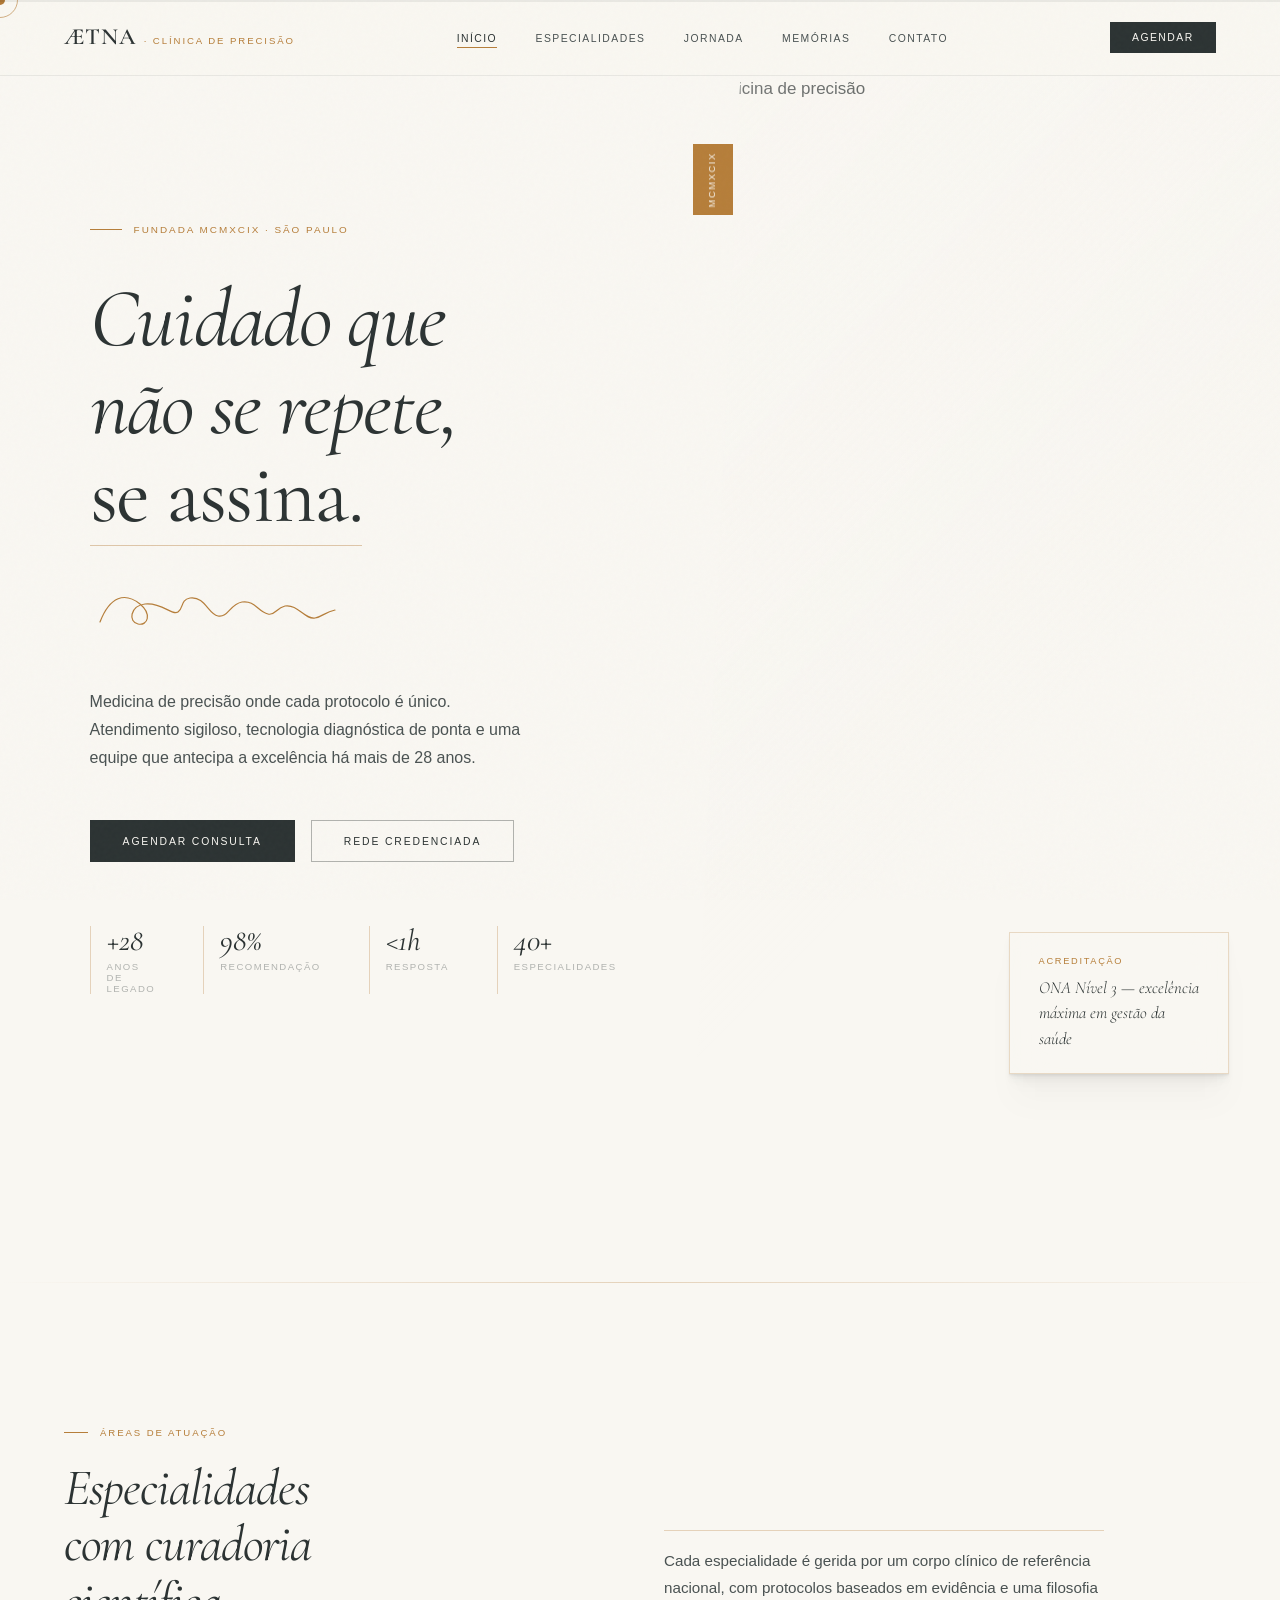
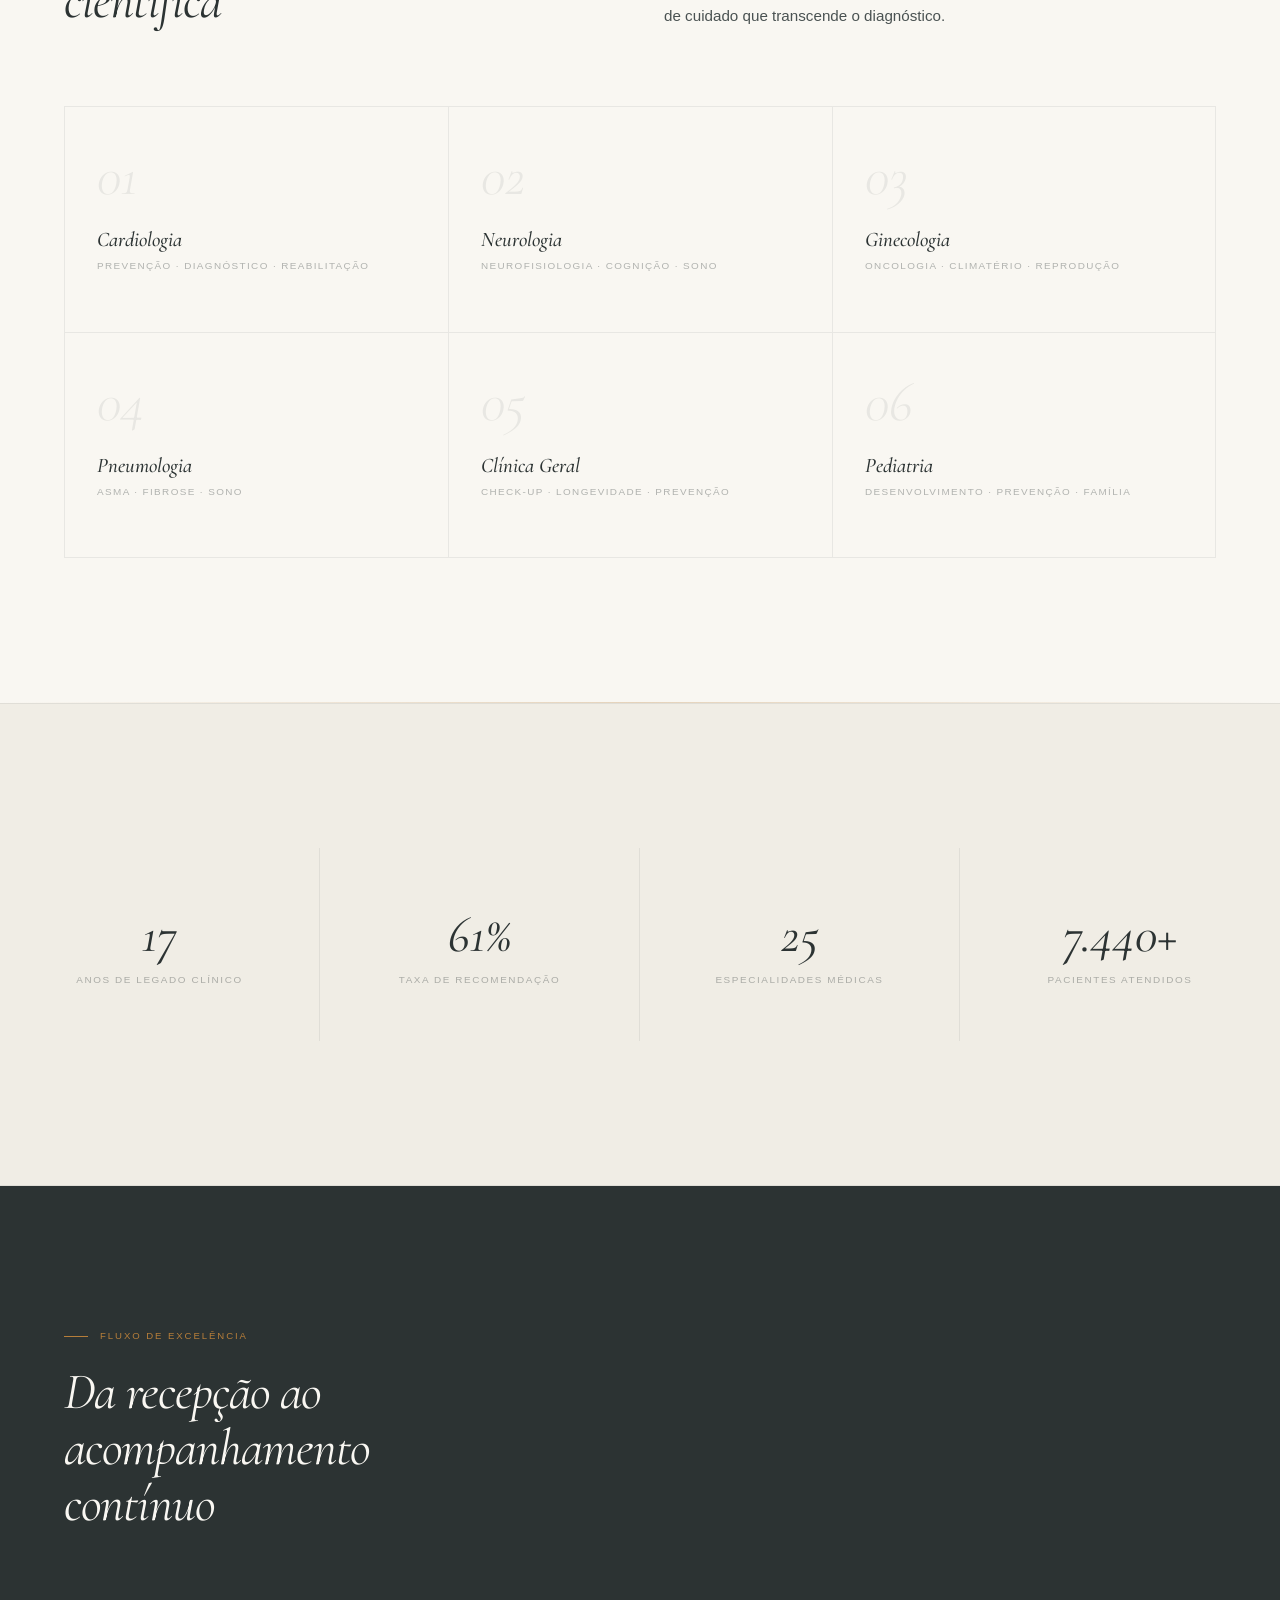
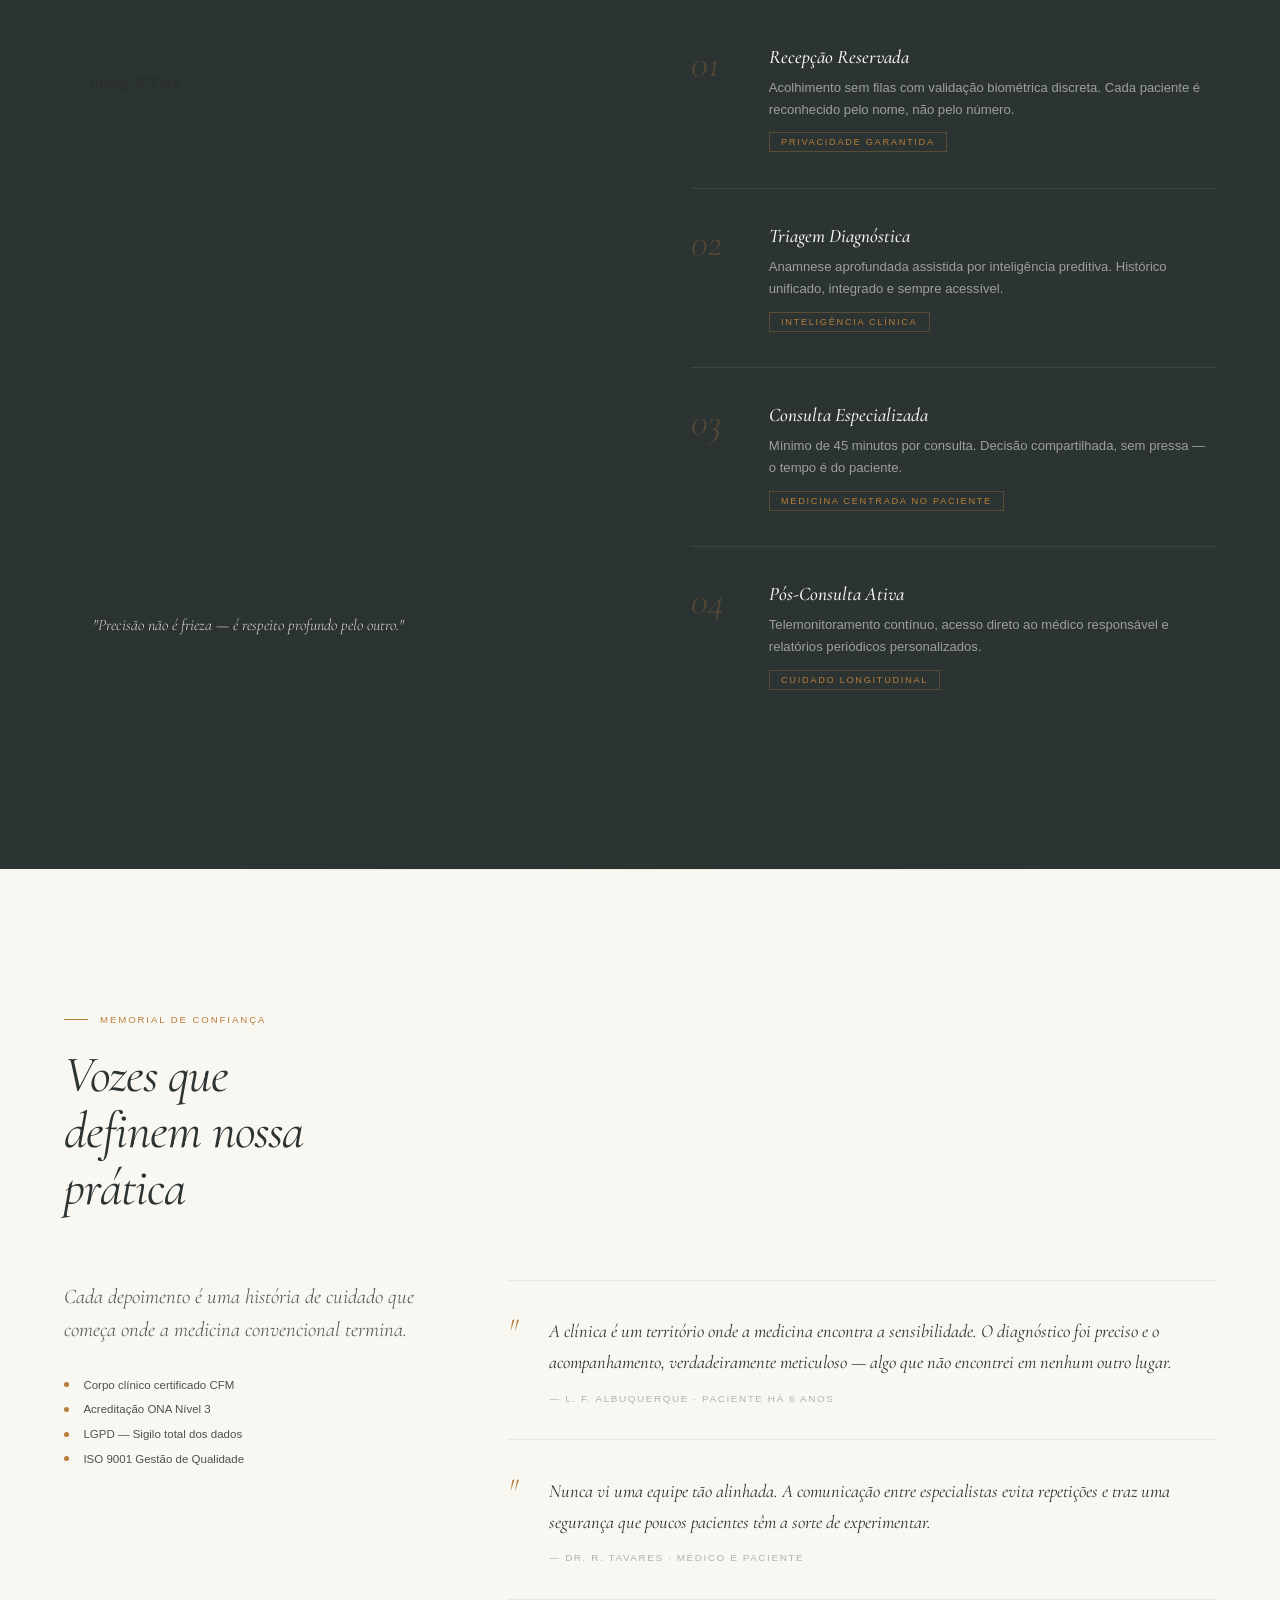
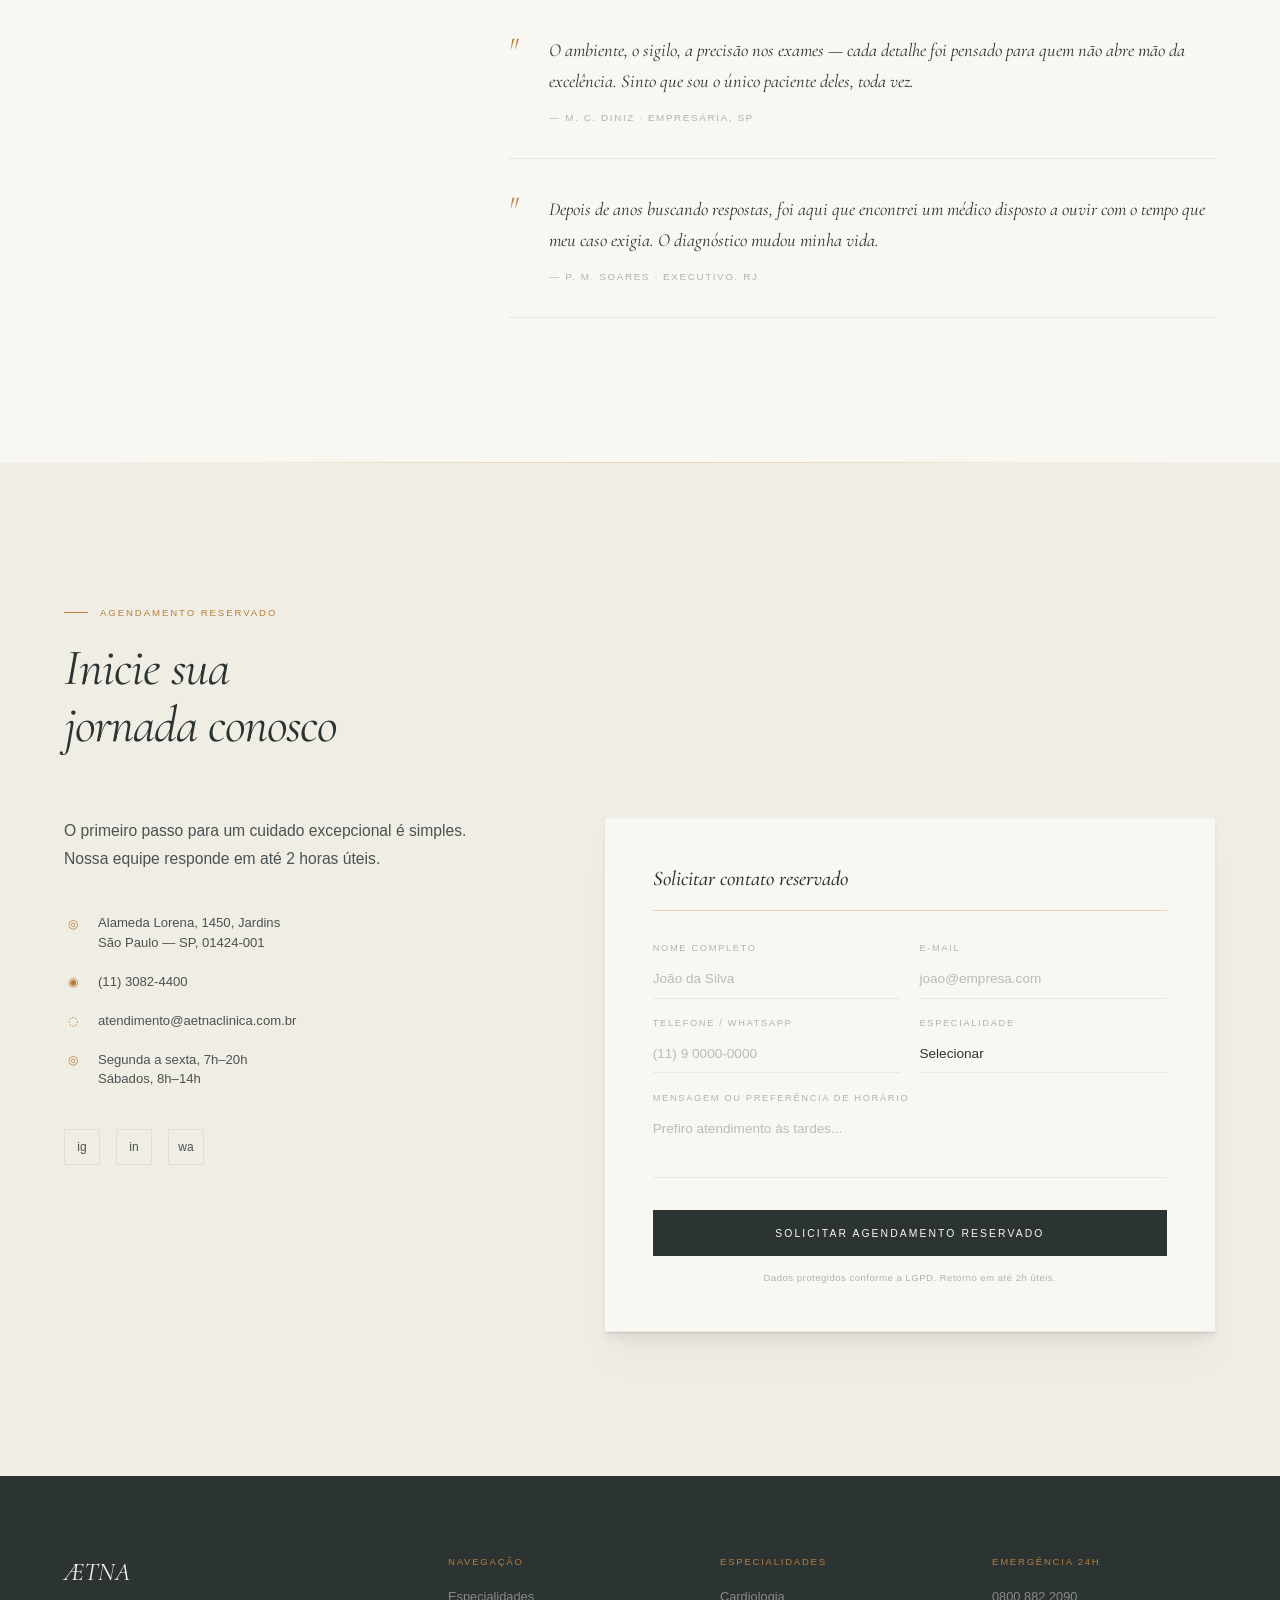
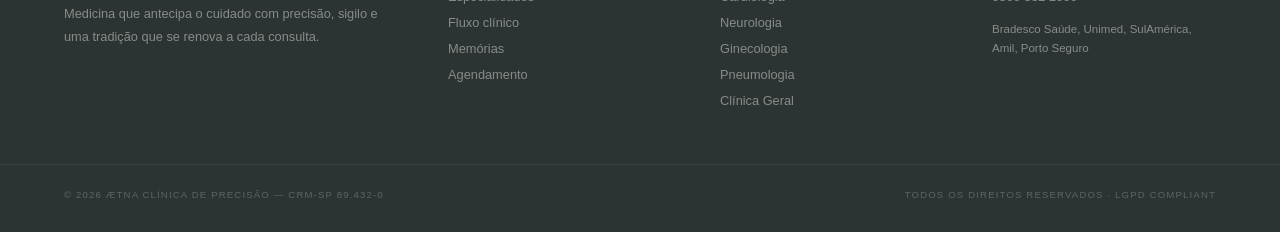
==== projetos/aetna.html @ 2c253f45 "Rename medvida.html to aetna.html" ====
<!DOCTYPE html>
<html lang="pt-BR">
<head>
  <meta charset="UTF-8">
  <meta name="viewport" content="width=device-width, initial-scale=1.0, viewport-fit=cover">
  <title>ÆTNA — Clínica Médica</title>

  <!-- Preconnect & Fonts -->
  <link rel="preconnect" href="https://fonts.googleapis.com">
  <link href="https://fonts.googleapis.com/css2?family=Cormorant+Garamond:ital,wght@0,300;0,400;0,500;0,600;1,300;1,400;1,500;1,600&display=swap" rel="stylesheet">
  <link href="https://api.fontshare.com/v2/css?f[]=satoshi@300,400,500,700&display=swap" rel="stylesheet">

  <style>
    *,
    *::before,
    *::after {
      box-sizing: border-box;
      margin: 0;
      padding: 0;
    }

    html {
      scroll-behavior: smooth;
    }

    body {
      background: var(--base);
      color: var(--ink);
      font-family: var(--sans);
      font-weight: 300;
      overflow-x: hidden;
      cursor: none;
    }

    ::selection {
      background: var(--gold);
      color: var(--base);
    }
    :root {
      --base: #F9F7F2;
      --base-dark: #F0EDE5;
      --ink: #2C3333;
      --ink-soft: #4A5252;
      --ink-ghost: rgba(44, 51, 51, 0.35);
      --gold: #B67E3A;
      --gold-soft: rgba(182, 126, 58, 0.12);
      --line: rgba(44, 51, 51, 0.08);
      --line-gold: rgba(182, 126, 58, 0.3);
      --glass: rgba(249, 247, 242, 0.72);
      --serif: 'Cormorant Garamond', Georgia, serif;
      --sans: 'Satoshi', 'Helvetica Neue', sans-serif;
      --r1: clamp(2.8rem, 7vw, 5.2rem);
      --r2: clamp(2rem, 4.5vw, 3.2rem);
      --sp: clamp(5rem, 12vw, 9rem);
    }

    body::before {
      content: '';
      position: fixed;
      inset: 0;
      z-index: 9990;
      background-image: url("data:image/svg+xml,%3Csvg viewBox='0 0 256 256' xmlns='http://www.w3.org/2000/svg'%3E%3Cfilter id='n'%3E%3CfeTurbulence type='fractalNoise' baseFrequency='0.9' numOctaves='4' stitchTiles='stitch'/%3E%3C/filter%3E%3Crect width='100%25' height='100%25' filter='url(%23n)' opacity='1'/%3E%3C/svg%3E");
      opacity: 0.022;
      pointer-events: none;
    }

    /* --- Cursor --- */
    #cursor {
      position: fixed;
      z-index: 9999;
      width: 10px;
      height: 10px;
      background: var(--gold);
      border-radius: 50%;
      pointer-events: none;
      transform: translate(-50%, -50%);
      transition: width 0.25s, height 0.25s;
      mix-blend-mode: multiply;
    }

    #cursor-ring {
      position: fixed;
      z-index: 9998;
      width: 36px;
      height: 36px;
      border: 1px solid var(--gold);
      border-radius: 50%;
      pointer-events: none;
      transform: translate(-50%, -50%);
      transition: width 0.3s, height 0.3s, opacity 0.3s;
      opacity: 0.6;
    }

    .cursor-hover #cursor {
      width: 18px;
      height: 18px;
    }

    .cursor-hover #cursor-ring {
      width: 56px;
      height: 56px;
      opacity: 0.3;
    }

    /* --- Progresso de Scroll --- */
    .scroll-progress {
      position: fixed;
      top: 0;
      left: 0;
      right: 0;
      height: 2px;
      background: var(--line);
      z-index: 2000;
    }

    .scroll-progress-bar {
      height: 100%;
      background: var(--gold);
      width: 0;
      transition: width 0.08s linear;
    }

    nav {
      position: fixed;
      top: 0;
      left: 0;
      right: 0;
      z-index: 1000;
      display: flex;
      align-items: center;
      justify-content: space-between;
      padding: 1.4rem clamp(1.5rem, 5vw, 4rem);
      background: var(--glass);
      backdrop-filter: blur(18px) saturate(160%);
      -webkit-backdrop-filter: blur(18px) saturate(160%);
      border-bottom: 0.5px solid var(--line);
      transition: padding 0.4s, box-shadow 0.4s;
    }

    nav.scrolled {
      padding: 0.9rem clamp(1.5rem, 5vw, 4rem);
      box-shadow: 0 2px 40px rgba(44, 51, 51, 0.06);
    }

    .nav-logo {
      font-family: var(--serif);
      font-size: 1.45rem;
      font-weight: 600;
      letter-spacing: 0.04em;
      color: var(--ink);
      display: flex;
      align-items: baseline;
      gap: 0.2rem;
    }

    .nav-logo span {
      font-family: var(--sans);
      font-size: 0.6rem;
      font-weight: 300;
      text-transform: uppercase;
      letter-spacing: 0.2em;
      color: var(--gold);
      margin-left: 0.3rem;
    }

    .nav-links {
      display: flex;
      align-items: center;
      gap: clamp(1.2rem, 3vw, 2.4rem);
      list-style: none;
    }

    .nav-links a {
      font-family: var(--sans);
      font-size: 0.65rem;
      font-weight: 400;
      text-transform: uppercase;
      letter-spacing: 0.14em;
      color: var(--ink-soft);
      text-decoration: none;
      position: relative;
      transition: color 0.3s;
    }

    .nav-links a::after {
      content: '';
      position: absolute;
      bottom: -3px;
      left: 0;
      width: 0;
      height: 0.5px;
      background: var(--gold);
      transition: width 0.35s cubic-bezier(0.25, 0.46, 0.45, 0.94);
    }

    .nav-links a:hover,
    .nav-links a.active {
      color: var(--ink);
    }

    .nav-links a:hover::after,
    .nav-links a.active::after {
      width: 100%;
    }

    .nav-cta {
      font-family: var(--sans);
      font-size: 0.65rem;
      font-weight: 400;
      text-transform: uppercase;
      letter-spacing: 0.14em;
      color: var(--base);
      background: var(--ink);
      padding: 0.6rem 1.4rem;
      border: none;
      cursor: none;
      transition: background 0.3s;
    }

    .nav-cta:hover {
      background: var(--gold);
    }

    #hero {
      min-height: 100svh;
      display: grid;
      grid-template-columns: 1fr 1fr;
      padding-top: 80px;
      overflow: hidden;
    }

    .hero-left {
      display: flex;
      flex-direction: column;
      justify-content: center;
      padding: var(--sp) clamp(2rem, 6vw, 5rem) var(--sp) clamp(2rem, 7vw, 6rem);
      position: relative;
    }

    .hero-eyebrow {
      display: flex;
      align-items: center;
      gap: 0.75rem;
      margin-bottom: 2.5rem;
      opacity: 0;
      transform: translateY(20px);
      animation: fadeUp 0.9s 0.2s cubic-bezier(0.25, 0.46, 0.45, 0.94) forwards;
    }

    .hero-eyebrow-line {
      width: 32px;
      height: 0.5px;
      background: var(--gold);
    }

    .hero-eyebrow span {
      font-size: 0.62rem;
      font-weight: 400;
      text-transform: uppercase;
      letter-spacing: 0.2em;
      color: var(--gold);
    }

    .hero-h1 {
      font-family: var(--serif);
      font-size: var(--r1);
      font-style: italic;
      font-weight: 400;
      line-height: 1.06;
      letter-spacing: -0.02em;
      color: var(--ink);
      margin-bottom: 2.2rem;
      opacity: 0;
      transform: translateY(30px);
      animation: fadeUp 1s 0.4s cubic-bezier(0.25, 0.46, 0.45, 0.94) forwards;
    }

    .signature-wrap {
      margin: 0.6rem 0 2.8rem;
      opacity: 0;
      transform: translateY(16px);
      animation: fadeUp 0.9s 0.7s cubic-bezier(0.25, 0.46, 0.45, 0.94) forwards;
    }

    .signature-wrap svg {
      width: clamp(160px, 30vw, 260px);
      height: auto;
      overflow: visible;
    }

    .sig-path {
      fill: none;
      stroke: var(--gold);
      stroke-width: 1.2;
      stroke-linecap: round;
      stroke-linejoin: round;
      stroke-dasharray: 900;
      stroke-dashoffset: 900;
    }

    .sig-path.animate {
      animation: draw 2.2s 1.1s cubic-bezier(0.5, 0, 0.3, 1) forwards;
    }

    @keyframes draw {
      to { stroke-dashoffset: 0; }
    }

    .hero-desc {
      font-size: clamp(0.88rem, 1.6vw, 1rem);
      font-weight: 300;
      line-height: 1.75;
      color: var(--ink-soft);
      max-width: 440px;
      margin-bottom: 3rem;
      opacity: 0;
      transform: translateY(20px);
      animation: fadeUp 0.9s 0.9s cubic-bezier(0.25, 0.46, 0.45, 0.94) forwards;
    }

    .hero-btns {
      display: flex;
      gap: 1rem;
      margin-bottom: 4rem;
      opacity: 0;
      transform: translateY(20px);
      animation: fadeUp 0.9s 1.1s cubic-bezier(0.25, 0.46, 0.45, 0.94) forwards;
    }

    .btn-fill,
    .btn-ghost {
      position: relative;
      overflow: hidden;
      font-family: var(--sans);
      font-size: 0.65rem;
      font-weight: 400;
      text-transform: uppercase;
      letter-spacing: 0.18em;
      padding: 0.9rem 2rem;
      cursor: none;
      border: none;
      transition: color 0.4s;
    }

    .btn-fill {
      color: var(--base);
      background: var(--ink);
      border: 0.5px solid var(--ink);
    }

    .btn-ghost {
      color: var(--ink);
      background: transparent;
      border: 0.5px solid var(--ink-ghost);
    }

    .btn-fill::before,
    .btn-ghost::before {
      content: '';
      position: absolute;
      inset: 0;
      transform: translateX(-101%);
      transition: transform 0.4s cubic-bezier(0.77, 0, 0.18, 1);
    }

    .btn-fill::before {
      background: var(--gold);
    }

    .btn-ghost::before {
      background: var(--ink);
    }

    .btn-fill:hover::before,
    .btn-ghost:hover::before {
      transform: translateX(0);
    }

    .btn-ghost:hover {
      color: var(--base);
      border-color: var(--ink);
    }

    .btn-fill span,
    .btn-ghost span {
      position: relative;
      z-index: 1;
    }

    .hero-stats {
      display: flex;
      gap: clamp(1.5rem, 4vw, 3rem);
      opacity: 0;
      transform: translateY(20px);
      animation: fadeUp 0.9s 1.3s cubic-bezier(0.25, 0.46, 0.45, 0.94) forwards;
    }

    .stat {
      border-left: 0.5px solid var(--line-gold);
      padding-left: 1rem;
    }

    .stat-num {
      font-family: var(--serif);
      font-size: clamp(1.3rem, 2.8vw, 1.9rem);
      font-style: italic;
      font-weight: 400;
      color: var(--ink);
      line-height: 1;
    }

    .stat-label {
      font-size: 0.6rem;
      font-weight: 300;
      text-transform: uppercase;
      letter-spacing: 0.15em;
      color: var(--ink-ghost);
      margin-top: 0.3rem;
    }

    .hero-right {
      position: relative;
      overflow: hidden;
    }

    .hero-img-wrap {
      position: absolute;
      inset: 0;
      clip-path: polygon(8% 0%, 100% 0%, 100% 100%, 0% 100%);
    }

    .hero-img-wrap img {
      width: 100%;
      height: 100%;
      object-fit: cover;
      object-position: center top;
      transform: scale(1.06);
      filter: saturate(0.85) brightness(0.95);
    }

    .hero-img-wrap::after {
      content: '';
      position: absolute;
      inset: 0;
      background: linear-gradient(135deg, rgba(249, 247, 242, 0.38) 0%, transparent 60%);
    }

    .hero-float-card {
      position: absolute;
      bottom: clamp(2rem, 5vw, 4rem);
      right: clamp(1.5rem, 4vw, 3.5rem);
      background: var(--glass);
      backdrop-filter: blur(20px);
      -webkit-backdrop-filter: blur(20px);
      border: 0.5px solid rgba(182, 126, 58, 0.25);
      padding: 1.4rem 1.8rem;
      max-width: 220px;
      opacity: 0;
      transform: translateY(30px);
      animation: fadeUp 1s 1.5s cubic-bezier(0.25, 0.46, 0.45, 0.94) forwards;
    }

    .fc-label {
      font-size: 0.58rem;
      font-weight: 400;
      text-transform: uppercase;
      letter-spacing: 0.18em;
      color: var(--gold);
      margin-bottom: 0.6rem;
    }

    .fc-text {
      font-family: var(--serif);
      font-size: 1.05rem;
      font-style: italic;
      line-height: 1.5;
      color: var(--ink);
    }

    .hero-year-badge {
      position: absolute;
      top: clamp(2rem, 5vw, 4rem);
      left: -2px;
      background: var(--gold);
      padding: 0.5rem 1rem;
      font-size: 0.58rem;
      font-weight: 400;
      text-transform: uppercase;
      letter-spacing: 0.18em;
      color: var(--base);
      writing-mode: vertical-rl;
      transform: rotate(180deg);
      opacity: 0;
      animation: fadeIn 1s 1.8s ease forwards;
    }

    section {
      padding: var(--sp) 0;
    }

    .container {
      max-width: 1320px;
      margin: 0 auto;
      padding: 0 clamp(1.5rem, 5vw, 4rem);
    }

    .sec-eyebrow {
      display: flex;
      align-items: center;
      gap: 0.75rem;
      margin-bottom: 1.4rem;
    }

    .sec-eyebrow-line {
      width: 24px;
      height: 0.5px;
      background: var(--gold);
    }

    .sec-eyebrow span {
      font-size: 0.6rem;
      font-weight: 400;
      text-transform: uppercase;
      letter-spacing: 0.2em;
      color: var(--gold);
    }

    .sec-title {
      font-family: var(--serif);
      font-size: var(--r2);
      font-style: italic;
      font-weight: 400;
      line-height: 1.1;
      letter-spacing: -0.02em;
      color: var(--ink);
    }

    .reveal {
      opacity: 0;
      transform: translateY(36px);
      transition: opacity 0.9s cubic-bezier(0.25, 0.46, 0.45, 0.94), transform 0.9s cubic-bezier(0.25, 0.46, 0.45, 0.94), filter 0.9s ease;
      filter: blur(4px);
    }

    .reveal.visible {
      opacity: 1;
      transform: translateY(0);
      filter: blur(0);
    }

    .reveal-delay-1 { transition-delay: 0.12s; }
    .reveal-delay-2 { transition-delay: 0.24s; }
    .reveal-delay-3 { transition-delay: 0.36s; }
    .reveal-delay-4 { transition-delay: 0.48s; }

    .divider {
      width: 100%;
      height: 0.5px;
      background: linear-gradient(90deg, transparent, var(--line-gold), transparent);
    }

    #especialidades {
      background: var(--base);
    }

    .spec-intro {
      display: grid;
      grid-template-columns: 1fr 1fr;
      gap: 3rem;
      align-items: end;
      margin-bottom: clamp(3rem, 6vw, 5rem);
    }

    .spec-note {
      font-size: clamp(0.85rem, 1.5vw, 0.95rem);
      font-weight: 300;
      line-height: 1.8;
      color: var(--ink-soft);
      max-width: 440px;
      padding-top: 1rem;
      border-top: 0.5px solid var(--line-gold);
    }

    .spec-grid {
      display: grid;
      grid-template-columns: repeat(3, 1fr);
    }

    .spec-card {
      padding: 2.6rem 2rem;
      border: 0.5px solid var(--line);
      border-right: none;
      border-bottom: none;
      position: relative;
      overflow: hidden;
      transition: background 0.4s;
      cursor: none;
    }

    .spec-grid .spec-card:nth-child(3n) { border-right: 0.5px solid var(--line); }
    .spec-grid .spec-card:nth-child(n+4) { border-bottom: 0.5px solid var(--line); }
    .spec-grid .spec-card:nth-child(1),
    .spec-grid .spec-card:nth-child(2),
    .spec-grid .spec-card:nth-child(3) { border-top: 0.5px solid var(--line); }

    .spec-card::before {
      content: '';
      position: absolute;
      inset: 0;
      background: var(--ink);
      transform: scaleY(0);
      transform-origin: bottom;
      transition: transform 0.5s cubic-bezier(0.77, 0, 0.18, 1);
    }

    .spec-card:hover::before {
      transform: scaleY(1);
    }

    .spec-card-inner {
      position: relative;
      z-index: 1;
    }

    .spec-icon-num {
      font-family: var(--serif);
      font-size: 3.5rem;
      font-style: italic;
      font-weight: 300;
      line-height: 1;
      color: var(--line);
      margin-bottom: 1.4rem;
      transition: color 0.4s;
    }

    .spec-card:hover .spec-icon-num {
      color: rgba(182, 126, 58, 0.25);
    }

    .spec-name {
      font-family: var(--serif);
      font-size: 1.3rem;
      font-style: italic;
      font-weight: 500;
      color: var(--ink);
      margin-bottom: 0.5rem;
      transition: color 0.4s;
    }

    .spec-card:hover .spec-name {
      color: var(--base);
    }

    .spec-tag-line {
      font-size: 0.62rem;
      font-weight: 300;
      text-transform: uppercase;
      letter-spacing: 0.14em;
      color: var(--ink-ghost);
      margin-bottom: 1.2rem;
      transition: color 0.4s;
    }

    .spec-card:hover .spec-tag-line {
      color: rgba(249, 247, 242, 0.5);
    }

    .spec-desc {
      font-size: 0.82rem;
      font-weight: 300;
      line-height: 1.7;
      color: var(--ink-soft);
      max-height: 0;
      overflow: hidden;
      transition: max-height 0.5s ease, color 0.4s, opacity 0.4s;
      opacity: 0;
    }

    .spec-card:hover .spec-desc {
      max-height: 80px;
      opacity: 1;
      color: rgba(249, 247, 242, 0.75);
    }

    .spec-arrow {
      position: absolute;
      bottom: 1.6rem;
      right: 1.6rem;
      width: 28px;
      height: 28px;
      border: 0.5px solid var(--line-gold);
      display: flex;
      align-items: center;
      justify-content: center;
      font-size: 0.7rem;
      color: var(--gold);
      opacity: 0;
      transform: translateY(6px);
      transition: opacity 0.3s, transform 0.3s;
    }

    .spec-card:hover .spec-arrow {
      opacity: 1;
      transform: translateY(0);
    }

    #jornada {
      background: var(--ink);
    }

    #jornada .sec-eyebrow span { color: var(--gold); }
    #jornada .sec-eyebrow-line { background: var(--gold); }
    #jornada .sec-title { color: var(--base); }

    .journey-layout {
      display: grid;
      grid-template-columns: 1fr 1fr;
      gap: clamp(3rem, 8vw, 7rem);
      margin-top: clamp(3rem, 6vw, 5rem);
      align-items: start;
    }

    .journey-img-wrap {
      position: relative;
      border-radius: 160px 0 160px 0;
      overflow: hidden;
      aspect-ratio: 4/5;
    }

    .journey-img-wrap img {
      width: 100%;
      height: 100%;
      object-fit: cover;
      filter: saturate(0.7) brightness(0.9);
    }

    .journey-img-wrap::after {
      content: '';
      position: absolute;
      inset: 0;
      background: linear-gradient(to bottom, transparent 50%, rgba(44, 51, 51, 0.7));
    }

    .journey-img-caption {
      position: absolute;
      bottom: 1.8rem;
      left: 1.8rem;
      right: 1.8rem;
      font-family: var(--serif);
      font-size: 1rem;
      font-style: italic;
      color: rgba(249, 247, 242, 0.85);
      line-height: 1.5;
      z-index: 1;
    }

    .journey-steps {
      display: flex;
      flex-direction: column;
    }

    .journey-step {
      display: grid;
      grid-template-columns: 52px 1fr;
      gap: 1.6rem;
      padding: 2.2rem 0;
      border-bottom: 0.5px solid rgba(249, 247, 242, 0.08);
      transition: padding-left 0.3s;
      cursor: none;
    }

    .journey-step:last-child {
      border-bottom: none;
    }

    .journey-step:hover {
      padding-left: 0.5rem;
    }

    .step-num {
      font-family: var(--serif);
      font-size: 2.4rem;
      font-style: italic;
      font-weight: 300;
      color: rgba(182, 126, 58, 0.3);
      line-height: 1;
      transition: color 0.3s;
    }

    .journey-step:hover .step-num {
      color: var(--gold);
    }

    .step-title {
      font-family: var(--serif);
      font-size: 1.2rem;
      font-style: italic;
      font-weight: 500;
      color: var(--base);
      margin-bottom: 0.5rem;
    }

    .step-text {
      font-size: 0.82rem;
      font-weight: 300;
      line-height: 1.7;
      color: rgba(249, 247, 242, 0.55);
    }

    .step-tag {
      display: inline-block;
      margin-top: 0.7rem;
      font-size: 0.58rem;
      font-weight: 400;
      text-transform: uppercase;
      letter-spacing: 0.18em;
      color: var(--gold);
      border: 0.5px solid rgba(182, 126, 58, 0.35);
      padding: 0.25rem 0.7rem;
    }

    #numeros {
      background: var(--base-dark);
      border-top: 0.5px solid var(--line);
      border-bottom: 0.5px solid var(--line);
    }

    .numbers-grid {
      display: grid;
      grid-template-columns: repeat(4, 1fr);
    }

    .num-card {
      padding: clamp(2rem, 5vw, 3.5rem) 2rem;
      border-right: 0.5px solid var(--line);
      text-align: center;
      transition: background 0.35s;
      cursor: none;
    }

    .num-card:last-child {
      border-right: none;
    }

    .num-card:hover {
      background: var(--gold-soft);
    }

    .num-val {
      font-family: var(--serif);
      font-size: clamp(2.4rem, 4vw, 3.2rem);
      font-style: italic;
      font-weight: 400;
      color: var(--ink);
      margin-bottom: 0.5rem;
    }

    .num-label {
      font-size: 0.62rem;
      font-weight: 300;
      text-transform: uppercase;
      letter-spacing: 0.16em;
      color: var(--ink-ghost);
    }

    #depoimentos {
      background: var(--base);
    }

    .testimonial-layout {
      display: grid;
      grid-template-columns: 1fr 2fr;
      gap: clamp(3rem, 7vw, 6rem);
      margin-top: clamp(2.5rem, 5vw, 4rem);
      align-items: start;
    }

    .test-left {
      position: sticky;
      top: 120px;
    }

    .test-left-title {
      font-family: var(--serif);
      font-size: clamp(1.1rem, 2vw, 1.3rem);
      font-style: italic;
      color: var(--ink-soft);
      margin-bottom: 2rem;
      line-height: 1.6;
    }

    .test-seal {
      display: flex;
      flex-direction: column;
      gap: 0.8rem;
    }

    .seal-row {
      display: flex;
      align-items: center;
      gap: 0.9rem;
      font-size: 0.72rem;
      font-weight: 300;
      color: var(--ink-soft);
    }

    .seal-dot {
      width: 5px;
      height: 5px;
      background: var(--gold);
      border-radius: 50%;
      flex-shrink: 0;
    }

    .test-list {
      display: flex;
      flex-direction: column;
    }

    .test-item {
      padding: 2.2rem 0;
      border-top: 0.5px solid var(--line);
      display: grid;
      grid-template-columns: 1.2rem 1fr;
      gap: 1.4rem;
      transition: padding-left 0.3s;
      cursor: none;
    }

    .test-item:last-child {
      border-bottom: 0.5px solid var(--line);
    }

    .test-item:hover {
      padding-left: 0.6rem;
    }

    .test-quote-mark {
      font-family: var(--serif);
      font-size: 2rem;
      font-style: italic;
      color: var(--gold);
      line-height: 0.9;
      align-self: start;
    }

    .test-text {
      font-family: var(--serif);
      font-size: clamp(1rem, 1.8vw, 1.15rem);
      font-style: italic;
      font-weight: 400;
      line-height: 1.7;
      color: var(--ink);
      margin-bottom: 0.9rem;
    }

    .test-sig {
      font-size: 0.62rem;
      font-weight: 300;
      text-transform: uppercase;
      letter-spacing: 0.16em;
      color: var(--ink-ghost);
    }

    #contato {
      background: var(--base-dark);
    }

    .contact-layout {
      display: grid;
      grid-template-columns: 1fr 1.4fr;
      gap: clamp(3rem, 8vw, 7rem);
      margin-top: clamp(2.5rem, 5vw, 4rem);
      align-items: start;
    }

    .contact-intro {
      font-size: clamp(0.88rem, 1.5vw, 0.98rem);
      font-weight: 300;
      line-height: 1.8;
      color: var(--ink-soft);
      margin-bottom: 2.5rem;
    }

    .info-lines {
      display: flex;
      flex-direction: column;
      gap: 1.2rem;
      margin-bottom: 2.5rem;
    }

    .info-line {
      display: flex;
      align-items: flex-start;
      gap: 1rem;
      font-size: 0.82rem;
      font-weight: 300;
      color: var(--ink-soft);
      line-height: 1.5;
    }

    .info-icon {
      width: 18px;
      height: 18px;
      flex-shrink: 0;
      color: var(--gold);
      margin-top: 0.1rem;
      font-size: 0.75rem;
      display: flex;
      align-items: center;
      justify-content: center;
    }

    .social-row {
      display: flex;
      gap: 1rem;
      margin-top: 2rem;
    }

    .soc-btn {
      width: 36px;
      height: 36px;
      border: 0.5px solid var(--line);
      display: flex;
      align-items: center;
      justify-content: center;
      font-size: 0.75rem;
      color: var(--ink-soft);
      cursor: none;
      text-decoration: none;
      font-family: var(--sans);
      font-weight: 300;
      transition: border-color 0.3s, color 0.3s;
    }

    .soc-btn:hover {
      border-color: var(--gold);
      color: var(--gold);
    }

    .form-wrap {
      background: var(--base);
      padding: clamp(2rem, 4vw, 3rem);
      border: 0.5px solid var(--line);
    }

    .form-title {
      font-family: var(--serif);
      font-size: 1.3rem;
      font-style: italic;
      font-weight: 500;
      color: var(--ink);
      margin-bottom: 2rem;
      padding-bottom: 1.2rem;
      border-bottom: 0.5px solid var(--line-gold);
    }

    .field-group {
      display: flex;
      flex-direction: column;
      gap: 1.2rem;
    }

    .field {
      display: flex;
      flex-direction: column;
      gap: 0.45rem;
    }

    .field-row {
      display: grid;
      grid-template-columns: 1fr 1fr;
      gap: 1.2rem;
    }

    .field label {
      font-size: 0.58rem;
      font-weight: 400;
      text-transform: uppercase;
      letter-spacing: 0.18em;
      color: var(--ink-ghost);
    }

    .field input,
    .field select,
    .field textarea {
      font-family: var(--sans);
      font-size: 0.85rem;
      font-weight: 300;
      color: var(--ink);
      background: transparent;
      border: none;
      border-bottom: 0.5px solid var(--line);
      padding: 0.7rem 0;
      outline: none;
      transition: border-color 0.3s;
      -webkit-appearance: none;
      appearance: none;
    }

    .field select { cursor: none; }

    .field input:focus,
    .field select:focus,
    .field textarea:focus {
      border-color: var(--gold);
    }

    .field textarea { resize: none; }

    .field input::placeholder,
    .field textarea::placeholder {
      color: rgba(44, 51, 51, 0.3);
      font-weight: 300;
    }

    .btn-submit {
      width: 100%;
      margin-top: 2rem;
      position: relative;
      overflow: hidden;
      font-family: var(--sans);
      font-size: 0.65rem;
      font-weight: 400;
      text-transform: uppercase;
      letter-spacing: 0.2em;
      color: var(--base);
      background: var(--ink);
      border: none;
      padding: 1.1rem 2rem;
      cursor: none;
      transition: color 0.4s;
    }

    .btn-submit::before {
      content: '';
      position: absolute;
      inset: 0;
      background: var(--gold);
      transform: translateX(-101%);
      transition: transform 0.45s cubic-bezier(0.77, 0, 0.18, 1);
    }

    .btn-submit:hover::before {
      transform: translateX(0);
    }

    .btn-submit span {
      position: relative;
      z-index: 1;
    }

    .form-note {
      font-size: 0.6rem;
      font-weight: 300;
      color: var(--ink-ghost);
      margin-top: 1rem;
      text-align: center;
      letter-spacing: 0.05em;
    }

    .form-success {
      display: none;
      text-align: center;
      padding: 3rem 2rem;
    }

    .form-success.show {
      display: block;
    }

    .form-success .check {
      font-size: 2rem;
      color: var(--gold);
      margin-bottom: 1rem;
    }

    .form-success p {
      font-family: var(--serif);
      font-size: 1.1rem;
      font-style: italic;
      color: var(--ink);
      line-height: 1.6;
    }

    /* --- Footer --- */
    footer {
      background: var(--ink);
      padding: clamp(3rem, 7vw, 5rem) 0 2rem;
    }

    .footer-grid {
      max-width: 1320px;
      margin: 0 auto;
      padding: 0 clamp(1.5rem, 5vw, 4rem);
      display: grid;
      grid-template-columns: 1.5fr 1fr 1fr 1fr;
      gap: 3rem;
      margin-bottom: 3rem;
    }

    .footer-brand .brand-name {
      font-family: var(--serif);
      font-size: 1.6rem;
      font-style: italic;
      font-weight: 400;
      color: var(--base);
      margin-bottom: 1rem;
    }

    .footer-brand p {
      font-size: 0.8rem;
      font-weight: 300;
      line-height: 1.75;
      color: rgba(249, 247, 242, 0.45);
    }

    .footer-col h5 {
      font-size: 0.6rem;
      font-weight: 400;
      text-transform: uppercase;
      letter-spacing: 0.18em;
      color: var(--gold);
      margin-bottom: 1.2rem;
    }

    .footer-col a,
    .footer-col p {
      display: block;
      font-size: 0.8rem;
      font-weight: 300;
      line-height: 1.65;
      color: rgba(249, 247, 242, 0.45);
      text-decoration: none;
      transition: color 0.3s;
      margin-bottom: 0.3rem;
    }

    .footer-col a:hover {
      color: var(--base);
    }

    .footer-bottom {
      max-width: 1320px;
      margin: 0 auto;
      padding: 1.5rem clamp(1.5rem, 5vw, 4rem) 0;
      border-top: 0.5px solid rgba(249, 247, 242, 0.08);
      display: flex;
      justify-content: space-between;
      align-items: center;
      flex-wrap: wrap;
      gap: 1rem;
    }

    .footer-bottom p {
      font-size: 0.6rem;
      font-weight: 300;
      text-transform: uppercase;
      letter-spacing: 0.12em;
      color: rgba(249, 247, 242, 0.25);
    }

    /* --- Componentes --- */
    .lux-shadow {
      box-shadow: 0 1px 1px rgba(44, 51, 51, 0.03), 0 2px 2px rgba(44, 51, 51, 0.03), 0 4px 4px rgba(44, 51, 51, 0.03), 0 8px 8px rgba(44, 51, 51, 0.03), 0 16px 16px rgba(44, 51, 51, 0.02), 0 32px 32px rgba(44, 51, 51, 0.02);
    }

    .modal-overlay {
      position: fixed;
      inset: 0;
      z-index: 5000;
      background: rgba(44, 51, 51, 0.7);
      backdrop-filter: blur(6px);
      display: flex;
      align-items: center;
      justify-content: center;
      opacity: 0;
      pointer-events: none;
      transition: opacity 0.4s;
    }

    .modal-overlay.open {
      opacity: 1;
      pointer-events: all;
    }

    .modal-box {
      background: var(--base);
      max-width: 420px;
      width: 90%;
      padding: 3rem 2.5rem;
      position: relative;
      transform: translateY(30px);
      transition: transform 0.4s cubic-bezier(0.25, 0.46, 0.45, 0.94);
    }

    .modal-overlay.open .modal-box {
      transform: translateY(0);
    }

    .modal-title {
      font-family: var(--serif);
      font-size: 1.6rem;
      font-style: italic;
      margin-bottom: 1rem;
      color: var(--ink);
    }

    .modal-text {
      font-size: 0.85rem;
      font-weight: 300;
      line-height: 1.75;
      color: var(--ink-soft);
    }

    .modal-close {
      position: absolute;
      top: 1.2rem;
      right: 1.5rem;
      font-size: 1.4rem;
      color: var(--ink-ghost);
      cursor: none;
      background: none;
      border: none;
      transition: color 0.3s;
    }

    .modal-close:hover {
      color: var(--ink);
    }

    /* --- Animações --- */
    @keyframes fadeUp {
      to {
        opacity: 1;
        transform: translateY(0);
      }
    }

    @keyframes fadeIn {
      to {
        opacity: 1;
      }
    }

    /* --- Responsividade --- */
    @media (max-width: 900px) {
      #hero {
        grid-template-columns: 1fr;
        min-height: auto;
      }
      .hero-right {
        height: 55vw;
      }
      .hero-img-wrap {
        clip-path: none;
      }
      .hero-left {
        padding: calc(var(--sp) * 1.2) clamp(1.5rem, 5vw, 3rem) var(--sp);
      }
      .spec-intro {
        grid-template-columns: 1fr;
      }
      .spec-grid {
        grid-template-columns: 1fr 1fr;
      }
      .journey-layout {
        grid-template-columns: 1fr;
      }
      .journey-left {
        display: none;
      }
      .numbers-grid {
        grid-template-columns: repeat(2, 1fr);
      }
      .num-card:nth-child(2) {
        border-right: none;
      }
      .num-card:nth-child(3) {
        border-right: 0.5px solid var(--line);
      }
      .testimonial-layout {
        grid-template-columns: 1fr;
      }
      .test-left {
        position: static;
      }
      .contact-layout {
        grid-template-columns: 1fr;
      }
      .footer-grid {
        grid-template-columns: 1fr 1fr;
      }
      .nav-links {
        display: none;
      }
    }

    @media (max-width: 600px) {
      .hero-btns {
        flex-direction: column;
      }
      .spec-grid {
        grid-template-columns: 1fr;
      }
      .numbers-grid {
        grid-template-columns: repeat(2, 1fr);
      }
      .field-row {
        grid-template-columns: 1fr;
      }
      .footer-grid {
        grid-template-columns: 1fr;
      }
      .hero-stats {
        flex-direction: column;
        gap: 1.2rem;
      }
      .footer-bottom {
        flex-direction: column;
        text-align: center;
      }
    }
  </style>
</head>
<body>
  <!-- Elementos cursor -->
  <div id="cursor"></div>
  <div id="cursor-ring"></div>
  <!-- Barra de progresso do scroll -->
  <div class="scroll-progress">
    <div class="scroll-progress-bar" id="progBar"></div>
  </div>
  <!-- Modal (Credenciada) -->
  <div class="modal-overlay" id="modalCred">
    <div class="modal-box">
      <button class="modal-close" id="modalClose">&times;</button>
      <p class="modal-title">Rede Credenciada</p>
      <p class="modal-text">
        A ÆTNA opera com convênios de alta performance, incluindo <strong>Bradesco Saúde</strong>, <strong>Unimed Nacional</strong>, <strong>SulAmérica</strong>, <strong>Amil</strong> e <strong>Porto Seguro</strong>.<br><br>
        Para planos corporativos e contratos personalizados, entre em contato: <strong>(11) 3082-4400</strong>.
      </p>
    </div>
  </div>
  <!-- Navigation -->
  <nav id="navbar">
    <div class="nav-logo">
      ÆTNA<span>· clínica de precisão</span>
    </div>
    <ul class="nav-links" id="navLinks">
      <li><a href="#hero">Início</a></li>
      <li><a href="#especialidades">Especialidades</a></li>
      <li><a href="#jornada">Jornada</a></li>
      <li><a href="#depoimentos">Memórias</a></li>
      <li><a href="#contato">Contato</a></li>
    </ul>
    <button class="nav-cta" id="btnNavAgendar">Agendar</button>
  </nav>
  <!-- Hero -->
  <section id="hero">
    <div class="hero-left">
      <div class="hero-eyebrow">
        <div class="hero-eyebrow-line"></div>
        <span>Fundada MCMXCIX · São Paulo</span>
      </div>
      <h1 class="hero-h1">
        Cuidado que<br>não se repete,<br><em style="font-style:normal;border-bottom:.5px solid rgba(182,126,58,.4)">se assina.</em>
      </h1>
      <div class="signature-wrap">
        <svg viewBox="0 0 260 55" xmlns="http://www.w3.org/2000/svg" aria-hidden="true">
          <path class="sig-path" id="sigPath" d="M 10,38 C 20,12 35,8 50,20 C 62,30 58,42 48,40 C 38,38 40,22 55,20 C 72,18 82,32 88,28 C 94,24 90,16 100,14 C 115,12 118,30 128,32 C 138,34 140,20 152,18 C 165,16 168,28 178,30 C 185,32 186,24 195,22 C 208,20 215,36 225,34 C 232,33 235,28 245,26"/>
        </svg>
      </div>
      <p class="hero-desc">
        Medicina de precisão onde cada protocolo é único. Atendimento sigiloso, tecnologia diagnóstica de ponta e uma equipe que antecipa a excelência há mais de 28 anos.
      </p>
      <div class="hero-btns">
        <button class="btn-fill" id="btnHeroAgendar"><span>Agendar consulta</span></button>
        <button class="btn-ghost" id="btnHeroCred"><span>Rede credenciada</span></button>
      </div>
      <div class="hero-stats">
        <div class="stat"><div class="stat-num">+28</div><div class="stat-label">anos de legado</div></div>
        <div class="stat"><div class="stat-num">98%</div><div class="stat-label">recomendação</div></div>
        <div class="stat"><div class="stat-num">&lt;1h</div><div class="stat-label">resposta</div></div>
        <div class="stat"><div class="stat-num">40+</div><div class="stat-label">especialidades</div></div>
      </div>
    </div>
    <div class="hero-right">
      <div class="hero-img-wrap">
        <img src="https://images.unsplash.com/photo-1530026186672-2cd00ffc50fe?auto=format&fit=crop&q=80&w=900" alt="Medicina de precisão" id="heroParallax">
      </div>
      <div class="hero-float-card lux-shadow">
        <div class="fc-label">Acreditação</div>
        <div class="fc-text">ONA Nível 3 — excelência máxima em gestão da saúde</div>
      </div>
      <div class="hero-year-badge">MCMXCIX</div>
    </div>
  </section>
  <div class="divider"></div>
  <!-- Especialidades -->
  <section id="especialidades">
    <div class="container">
      <div class="spec-intro">
        <div class="reveal">
          <div class="sec-eyebrow"><div class="sec-eyebrow-line"></div><span>Áreas de atuação</span></div>
          <h2 class="sec-title">Especialidades<br>com curadoria<br>científica</h2>
        </div>
        <p class="spec-note reveal reveal-delay-1">
          Cada especialidade é gerida por um corpo clínico de referência nacional, com protocolos baseados em evidência e uma filosofia de cuidado que transcende o diagnóstico.
        </p>
      </div>
      <div class="spec-grid reveal">
        <div class="spec-card"><div class="spec-card-inner"><div class="spec-icon-num">01</div><div class="spec-name">Cardiologia</div><div class="spec-tag-line">Prevenção · Diagnóstico · Reabilitação</div><div class="spec-desc">Ecocardiograma 4D, holter avançado, cardiologia do esporte e reabilitação cardíaca supervisionada.</div></div><div class="spec-arrow">↗</div></div>
        <div class="spec-card"><div class="spec-card-inner"><div class="spec-icon-num">02</div><div class="spec-name">Neurologia</div><div class="spec-tag-line">Neurofisiologia · Cognição · Sono</div><div class="spec-desc">Eletroneuromiografia, mapeamento cognitivo, medicina do sono e tratamento de cefaleias refratárias.</div></div><div class="spec-arrow">↗</div></div>
        <div class="spec-card"><div class="spec-card-inner"><div class="spec-icon-num">03</div><div class="spec-name">Ginecologia</div><div class="spec-tag-line">Oncologia · Climatério · Reprodução</div><div class="spec-desc">Rastreamento oncológico, endoscopia ginecológica e reprodução assistida de alta complexidade.</div></div><div class="spec-arrow">↗</div></div>
        <div class="spec-card"><div class="spec-card-inner"><div class="spec-icon-num">04</div><div class="spec-name">Pneumologia</div><div class="spec-tag-line">Asma · Fibrose · Sono</div><div class="spec-desc">Tratamento de asma grave, fibrose pulmonar, DPOC e polissonografia completa.</div></div><div class="spec-arrow">↗</div></div>
        <div class="spec-card"><div class="spec-card-inner"><div class="spec-icon-num">05</div><div class="spec-name">Clínica Geral</div><div class="spec-tag-line">Check-up · Longevidade · Prevenção</div><div class="spec-desc">Medicina interna, protocolos de longevidade personalizada e check-up executivo completo.</div></div><div class="spec-arrow">↗</div></div>
        <div class="spec-card"><div class="spec-card-inner"><div class="spec-icon-num">06</div><div class="spec-name">Pediatria</div><div class="spec-tag-line">Desenvolvimento · Prevenção · Família</div><div class="spec-desc">Acompanhamento integral do desenvolvimento neuropsicomotor e medicina preventiva familiar.</div></div><div class="spec-arrow">↗</div></div>
      </div>
    </div>
  </section>
  <div class="divider"></div>
  <!-- Números -->
  <section id="numeros">
    <div class="container" style="padding:0">
      <div class="numbers-grid">
        <div class="num-card reveal"><div class="num-val" data-target="28">0</div><div class="num-label">Anos de legado clínico</div></div>
        <div class="num-card reveal reveal-delay-1"><div class="num-val" data-target="98" data-suffix="%">0</div><div class="num-label">Taxa de recomendação</div></div>
        <div class="num-card reveal reveal-delay-2"><div class="num-val" data-target="40">0</div><div class="num-label">Especialidades médicas</div></div>
        <div class="num-card reveal reveal-delay-3"><div class="num-val" data-target="12000">0</div><div class="num-label">Pacientes atendidos</div></div>
      </div>
    </div>
  </section>
  <div class="divider"></div>
  <!-- Jornada -->
  <section id="jornada">
    <div class="container">
      <div class="reveal">
        <div class="sec-eyebrow"><div class="sec-eyebrow-line"></div><span>Fluxo de excelência</span></div>
        <h2 class="sec-title" style="color:var(--base)">Da recepção ao<br>acompanhamento<br>contínuo</h2>
      </div>
      <div class="journey-layout">
        <div class="journey-left reveal reveal-delay-1">
          <div class="journey-img-wrap">
            <img src="https://images.unsplash.com/photo-1579684385127-1ef15d508118?auto=format&fit=crop&q=80&w=700" alt="Clínica ÆTNA" id="journeyParallax">
            <div class="journey-img-caption">"Precisão não é frieza — é respeito profundo pelo outro."</div>
          </div>
        </div>
        <div class="journey-steps">
          <div class="journey-step reveal"><div class="step-num">01</div><div class="step-body"><div class="step-title">Recepção Reservada</div><div class="step-text">Acolhimento sem filas com validação biométrica discreta. Cada paciente é reconhecido pelo nome, não pelo número.</div><div class="step-tag">Privacidade garantida</div></div></div>
          <div class="journey-step reveal reveal-delay-1"><div class="step-num">02</div><div class="step-body"><div class="step-title">Triagem Diagnóstica</div><div class="step-text">Anamnese aprofundada assistida por inteligência preditiva. Histórico unificado, integrado e sempre acessível.</div><div class="step-tag">Inteligência clínica</div></div></div>
          <div class="journey-step reveal reveal-delay-2"><div class="step-num">03</div><div class="step-body"><div class="step-title">Consulta Especializada</div><div class="step-text">Mínimo de 45 minutos por consulta. Decisão compartilhada, sem pressa — o tempo é do paciente.</div><div class="step-tag">Medicina centrada no paciente</div></div></div>
          <div class="journey-step reveal reveal-delay-3"><div class="step-num">04</div><div class="step-body"><div class="step-title">Pós-Consulta Ativa</div><div class="step-text">Telemonitoramento contínuo, acesso direto ao médico responsável e relatórios periódicos personalizados.</div><div class="step-tag">Cuidado longitudinal</div></div></div>
        </div>
      </div>
    </div>
  </section>
  <div class="divider" style="background:linear-gradient(90deg,transparent,rgba(182,126,58,.15),transparent)"></div>
  <!-- Depoimentos -->
  <section id="depoimentos">
    <div class="container">
      <div class="reveal">
        <div class="sec-eyebrow"><div class="sec-eyebrow-line"></div><span>Memorial de confiança</span></div>
        <h2 class="sec-title">Vozes que<br>definem nossa<br>prática</h2>
      </div>
      <div class="testimonial-layout">
        <div class="test-left reveal reveal-delay-1">
          <p class="test-left-title">Cada depoimento é uma história de cuidado que começa onde a medicina convencional termina.</p>
          <div class="test-seal">
            <div class="seal-row"><div class="seal-dot"></div><span>Corpo clínico certificado CFM</span></div>
            <div class="seal-row"><div class="seal-dot"></div><span>Acreditação ONA Nível 3</span></div>
            <div class="seal-row"><div class="seal-dot"></div><span>LGPD — Sigilo total dos dados</span></div>
            <div class="seal-row"><div class="seal-dot"></div><span>ISO 9001 Gestão de Qualidade</span></div>
          </div>
        </div>
        <div class="test-list">
          <div class="test-item reveal"><div class="test-quote-mark">"</div><div><p class="test-text">A clínica é um território onde a medicina encontra a sensibilidade. O diagnóstico foi preciso e o acompanhamento, verdadeiramente meticuloso — algo que não encontrei em nenhum outro lugar.</p><div class="test-sig">— L. F. Albuquerque · Paciente há 6 anos</div></div></div>
          <div class="test-item reveal reveal-delay-1"><div class="test-quote-mark">"</div><div><p class="test-text">Nunca vi uma equipe tão alinhada. A comunicação entre especialistas evita repetições e traz uma segurança que poucos pacientes têm a sorte de experimentar.</p><div class="test-sig">— Dr. R. Tavares · Médico e paciente</div></div></div>
          <div class="test-item reveal reveal-delay-2"><div class="test-quote-mark">"</div><div><p class="test-text">O ambiente, o sigilo, a precisão nos exames — cada detalhe foi pensado para quem não abre mão da excelência. Sinto que sou o único paciente deles, toda vez.</p><div class="test-sig">— M. C. Diniz · Empresária, SP</div></div></div>
          <div class="test-item reveal reveal-delay-3"><div class="test-quote-mark">"</div><div><p class="test-text">Depois de anos buscando respostas, foi aqui que encontrei um médico disposto a ouvir com o tempo que meu caso exigia. O diagnóstico mudou minha vida.</p><div class="test-sig">— P. M. Soares · Executivo, RJ</div></div></div>
        </div>
      </div>
    </div>
  </section>
  <div class="divider"></div>
  <!-- Contato -->
  <section id="contato">
    <div class="container">
      <div class="reveal">
        <div class="sec-eyebrow"><div class="sec-eyebrow-line"></div><span>Agendamento reservado</span></div>
        <h2 class="sec-title">Inicie sua<br>jornada conosco</h2>
      </div>
      <div class="contact-layout">
        <div class="contact-left reveal reveal-delay-1">
          <p class="contact-intro">O primeiro passo para um cuidado excepcional é simples. Nossa equipe responde em até 2 horas úteis.</p>
          <div class="info-lines">
            <div class="info-line"><div class="info-icon">◎</div><span>Alameda Lorena, 1450, Jardins<br>São Paulo — SP, 01424-001</span></div>
            <div class="info-line"><div class="info-icon">◉</div><span>(11) 3082-4400</span></div>
            <div class="info-line"><div class="info-icon">◌</div><span>atendimento@aetnaclinica.com.br</span></div>
            <div class="info-line"><div class="info-icon">◎</div><span>Segunda a sexta, 7h–20h<br>Sábados, 8h–14h</span></div>
          </div>
          <div class="social-row">
            <a href="#" class="soc-btn" aria-label="Instagram">ig</a>
            <a href="#" class="soc-btn" aria-label="LinkedIn">in</a>
            <a href="#" class="soc-btn" aria-label="WhatsApp">wa</a>
          </div>
        </div>
        <div class="form-wrap lux-shadow reveal reveal-delay-2">
          <div class="form-title">Solicitar contato reservado</div>
          <div id="formSuccessMsg" class="form-success">
            <div class="check">✦</div>
            <p>Solicitação recebida com exclusividade. Nossa equipe entrará em contato em breve.</p>
          </div>
          <form id="formAetna" novalidate>
            <div class="field-group">
              <div class="field-row">
                <div class="field"><label for="nome">Nome completo</label><input type="text" id="nome" placeholder="João da Silva" required></div>
                <div class="field"><label for="email">E-mail</label><input type="email" id="email" placeholder="joao@empresa.com" required></div>
              </div>
              <div class="field-row">
                <div class="field"><label for="tel">Telefone / WhatsApp</label><input type="tel" id="tel" placeholder="(11) 9 0000-0000"></div>
                <div class="field"><label for="esp">Especialidade</label><select id="esp" required><option value="">Selecionar</option><option>Cardiologia</option><option>Neurologia</option><option>Ginecologia</option><option>Pneumologia</option><option>Clínica Geral</option><option>Pediatria</option></select></div>
              </div>
              <div class="field"><label for="msg">Mensagem ou preferência de horário</label><textarea id="msg" rows="3" placeholder="Prefiro atendimento às tardes..."></textarea></div>
            </div>
            <button type="submit" class="btn-submit"><span>Solicitar agendamento reservado</span></button>
            <p class="form-note">Dados protegidos conforme a LGPD. Retorno em até 2h úteis.</p>
          </form>
        </div>
      </div>
    </div>
  </section>
  <!-- Footer -->
  <footer>
    <div class="footer-grid">
      <div class="footer-brand"><div class="brand-name">ÆTNA</div><p>Medicina que antecipa o cuidado com precisão, sigilo e uma tradição que se renova a cada consulta.</p></div>
      <div class="footer-col"><h5>Navegação</h5><a href="#especialidades">Especialidades</a><a href="#jornada">Fluxo clínico</a><a href="#depoimentos">Memórias</a><a href="#contato">Agendamento</a></div>
      <div class="footer-col"><h5>Especialidades</h5><p>Cardiologia</p><p>Neurologia</p><p>Ginecologia</p><p>Pneumologia</p><p>Clínica Geral</p></div>
      <div class="footer-col"><h5>Emergência 24h</h5><p>0800 882 2090</p><p style="margin-top:.8rem;font-size:.72rem">Bradesco Saúde, Unimed, SulAmérica, Amil, Porto Seguro</p></div>
    </div>
    <div class="footer-bottom">
      <p>© 2026 ÆTNA Clínica de Precisão — CRM-SP 89.432-0</p>
      <p>Todos os direitos reservados · LGPD Compliant</p>
    </div>
  </footer>
  <script>
    (function() {
      const cursor = document.getElementById('cursor');
      const ring = document.getElementById('cursor-ring');
      let mouseX = 0, mouseY = 0, ringX = 0, ringY = 0;

      document.addEventListener('mousemove', (e) => {
        mouseX = e.clientX;
        mouseY = e.clientY;
        cursor.style.left = mouseX + 'px';
        cursor.style.top = mouseY + 'px';
      });

      function animateRing() {
        ringX += (mouseX - ringX) * 0.12;
        ringY += (mouseY - ringY) * 0.12;
        ring.style.left = ringX + 'px';
        ring.style.top = ringY + 'px';
        requestAnimationFrame(animateRing);
      }
      animateRing();

      const interactive = document.querySelectorAll('a, button, .spec-card, .test-item, .journey-step, .soc-btn, .num-card');
      interactive.forEach(el => {
        el.addEventListener('mouseenter', () => document.body.classList.add('cursor-hover'));
        el.addEventListener('mouseleave', () => document.body.classList.remove('cursor-hover'));
      });

      const progressBar = document.getElementById('progBar');
      window.addEventListener('scroll', () => {
        const scrollHeight = document.body.scrollHeight - window.innerHeight;
        progressBar.style.width = (window.scrollY / scrollHeight) * 100 + '%';
      });

      const navbar = document.getElementById('navbar');
      window.addEventListener('scroll', () => {
        navbar.classList.toggle('scrolled', window.scrollY > 60);
      });

      const sections = document.querySelectorAll('section[id]');
      const navLinks = document.querySelectorAll('.nav-links a');
      window.addEventListener('scroll', () => {
        let current = '';
        sections.forEach(section => {
          const sectionTop = section.offsetTop - 200;
          if (window.scrollY >= sectionTop) current = section.id;
        });
        navLinks.forEach(link => {
          link.classList.remove('active');
          if (link.getAttribute('href') === '#' + current) link.classList.add('active');
        });
      });

      navLinks.forEach(link => {
        link.addEventListener('click', (e) => {
          e.preventDefault();
          const targetId = link.getAttribute('href').substring(1);
          const targetEl = document.getElementById(targetId);
          if (targetEl) targetEl.scrollIntoView({ behavior: 'smooth', block: 'start' });
        });
      });

      const btnHeroAgendar = document.getElementById('btnHeroAgendar');
      const btnNavAgendar = document.getElementById('btnNavAgendar');
      const scrollToContact = () => document.getElementById('contato')?.scrollIntoView({ behavior: 'smooth', block: 'start' });
      if (btnHeroAgendar) btnHeroAgendar.addEventListener('click', scrollToContact);
      if (btnNavAgendar) btnNavAgendar.addEventListener('click', scrollToContact);

      const modal = document.getElementById('modalCred');
      const btnCred = document.getElementById('btnHeroCred');
      const closeModal = document.getElementById('modalClose');
      if (btnCred) btnCred.addEventListener('click', () => modal.classList.add('open'));
      if (closeModal) closeModal.addEventListener('click', () => modal.classList.remove('open'));
      if (modal) modal.addEventListener('click', (e) => { if (e.target === modal) modal.classList.remove('open'); });

      const revealObserver = new IntersectionObserver((entries) => {
        entries.forEach(entry => {
          if (entry.isIntersecting) entry.target.classList.add('visible');
        });
      }, { threshold: 0.1, rootMargin: '0px 0px -60px 0px' });
      document.querySelectorAll('.reveal').forEach(el => revealObserver.observe(el));

      const sigObserver = new IntersectionObserver((entries) => {
        entries.forEach(entry => {
          if (entry.isIntersecting) {
            document.getElementById('sigPath')?.classList.add('animate');
            sigObserver.disconnect();
          }
        });
      }, { threshold: 0.5 });
      const signatureWrap = document.querySelector('.signature-wrap');
      if (signatureWrap) sigObserver.observe(signatureWrap);

      const heroImg = document.getElementById('heroParallax');
      const journeyImg = document.getElementById('journeyParallax');
      window.addEventListener('scroll', () => {
        if (heroImg) heroImg.style.transform = `scale(1.06) translateY(${window.scrollY * 0.12}px)`;
        if (journeyImg) {
          const rect = journeyImg.closest('.journey-img-wrap')?.getBoundingClientRect();
          if (rect && rect.top < window.innerHeight && rect.bottom > 0) {
            journeyImg.style.transform = `translateY(${(window.innerHeight / 2 - rect.top) * 0.08}px)`;
          }
        }
      });

      function animateCounter(element, target, duration) {
        let start = 0;
        const step = target / (duration / 16);
        const suffix = element.dataset.suffix || '';
        const interval = setInterval(() => {
          start = Math.min(start + step, target);
          element.textContent = (target >= 1000 ? Math.round(start).toLocaleString('pt-BR') + '+' : Math.round(start)) + suffix;
          if (start >= target) clearInterval(interval);
        }, 16);
      }

      const numberObserver = new IntersectionObserver((entries) => {
        entries.forEach(entry => {
          if (entry.isIntersecting) {
            const valueSpan = entry.target.querySelector('[data-target]');
            if (valueSpan && !valueSpan.dataset.counted) {
              valueSpan.dataset.counted = 'true';
              animateCounter(valueSpan, parseInt(valueSpan.dataset.target, 10), 1600);
            }
          }
        });
      }, { threshold: 0.5 });
      document.querySelectorAll('.num-card').forEach(card => numberObserver.observe(card));

      const form = document.getElementById('formAetna');
      const successMsg = document.getElementById('formSuccessMsg');
      if (form) {
        form.addEventListener('submit', (e) => {
          e.preventDefault();
          form.style.display = 'none';
          successMsg.classList.add('show');
        });
      }
    })();
  </script>
</body>
</html>
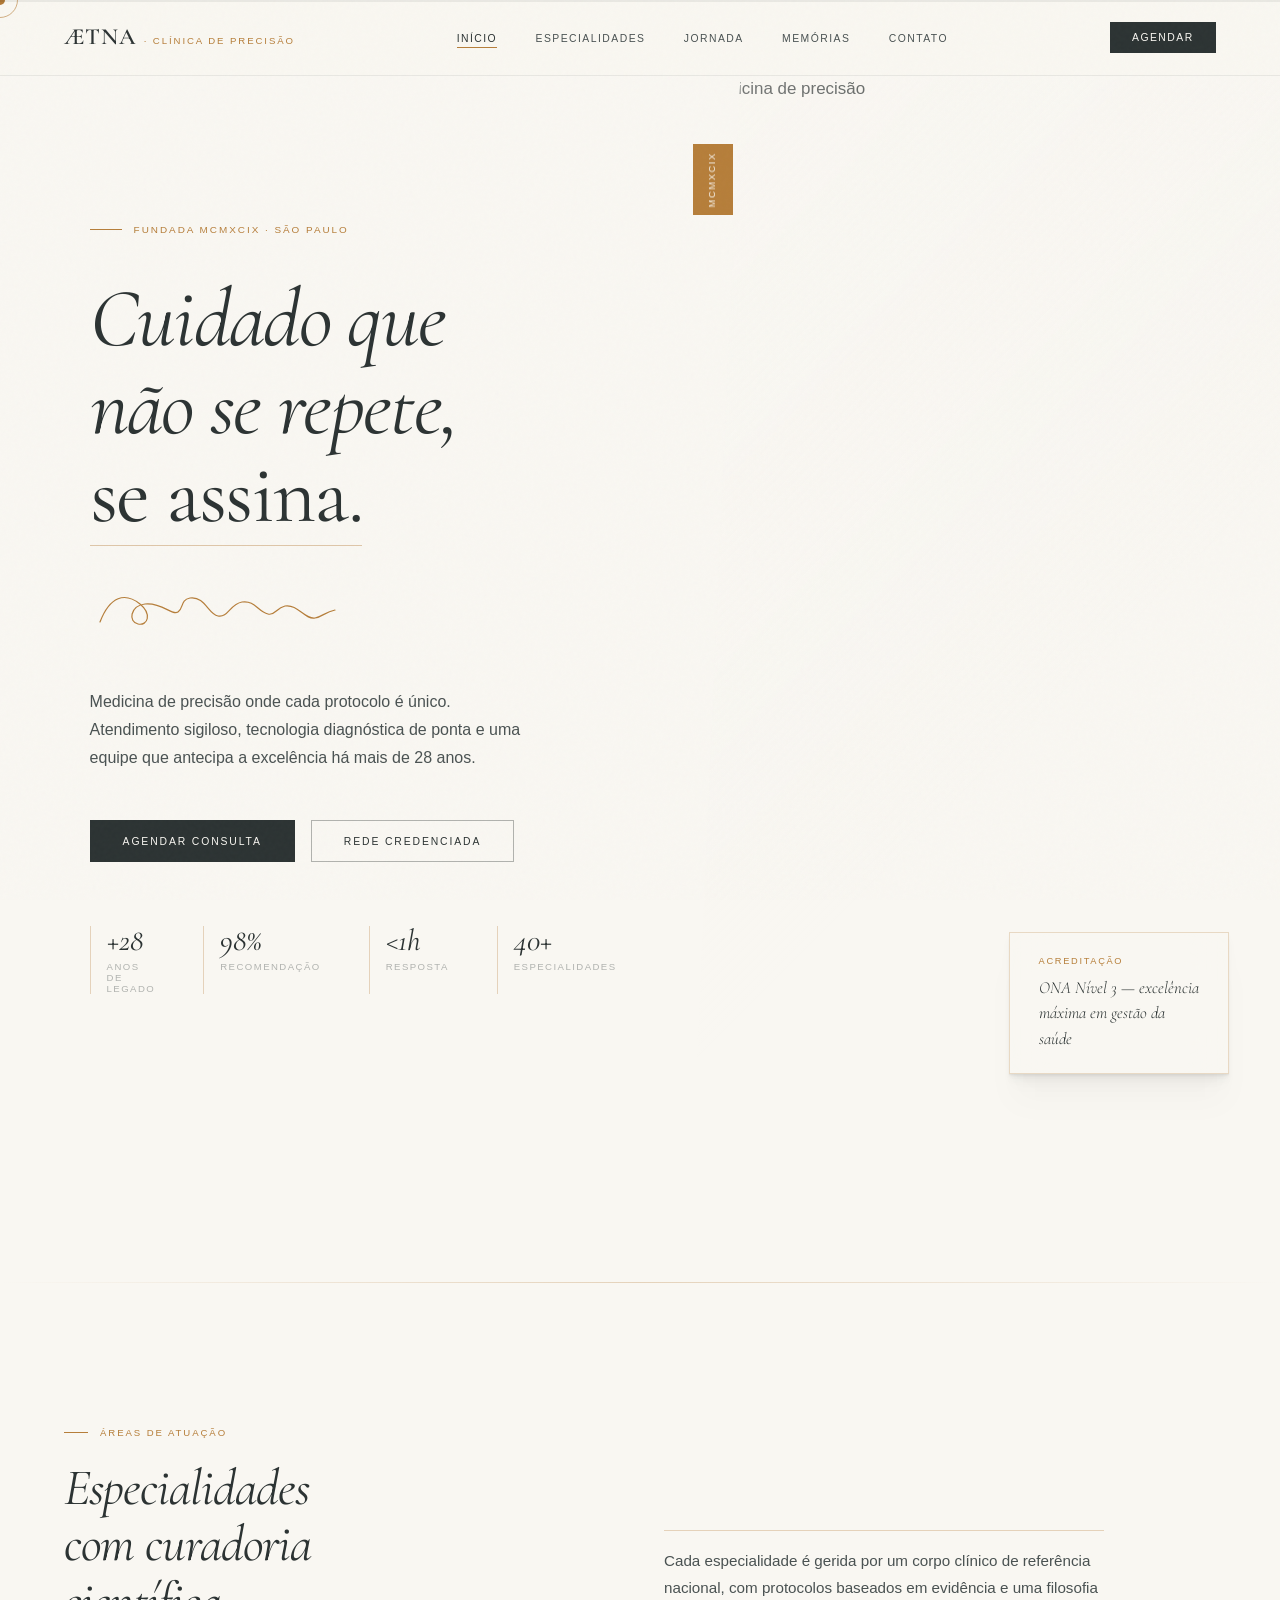
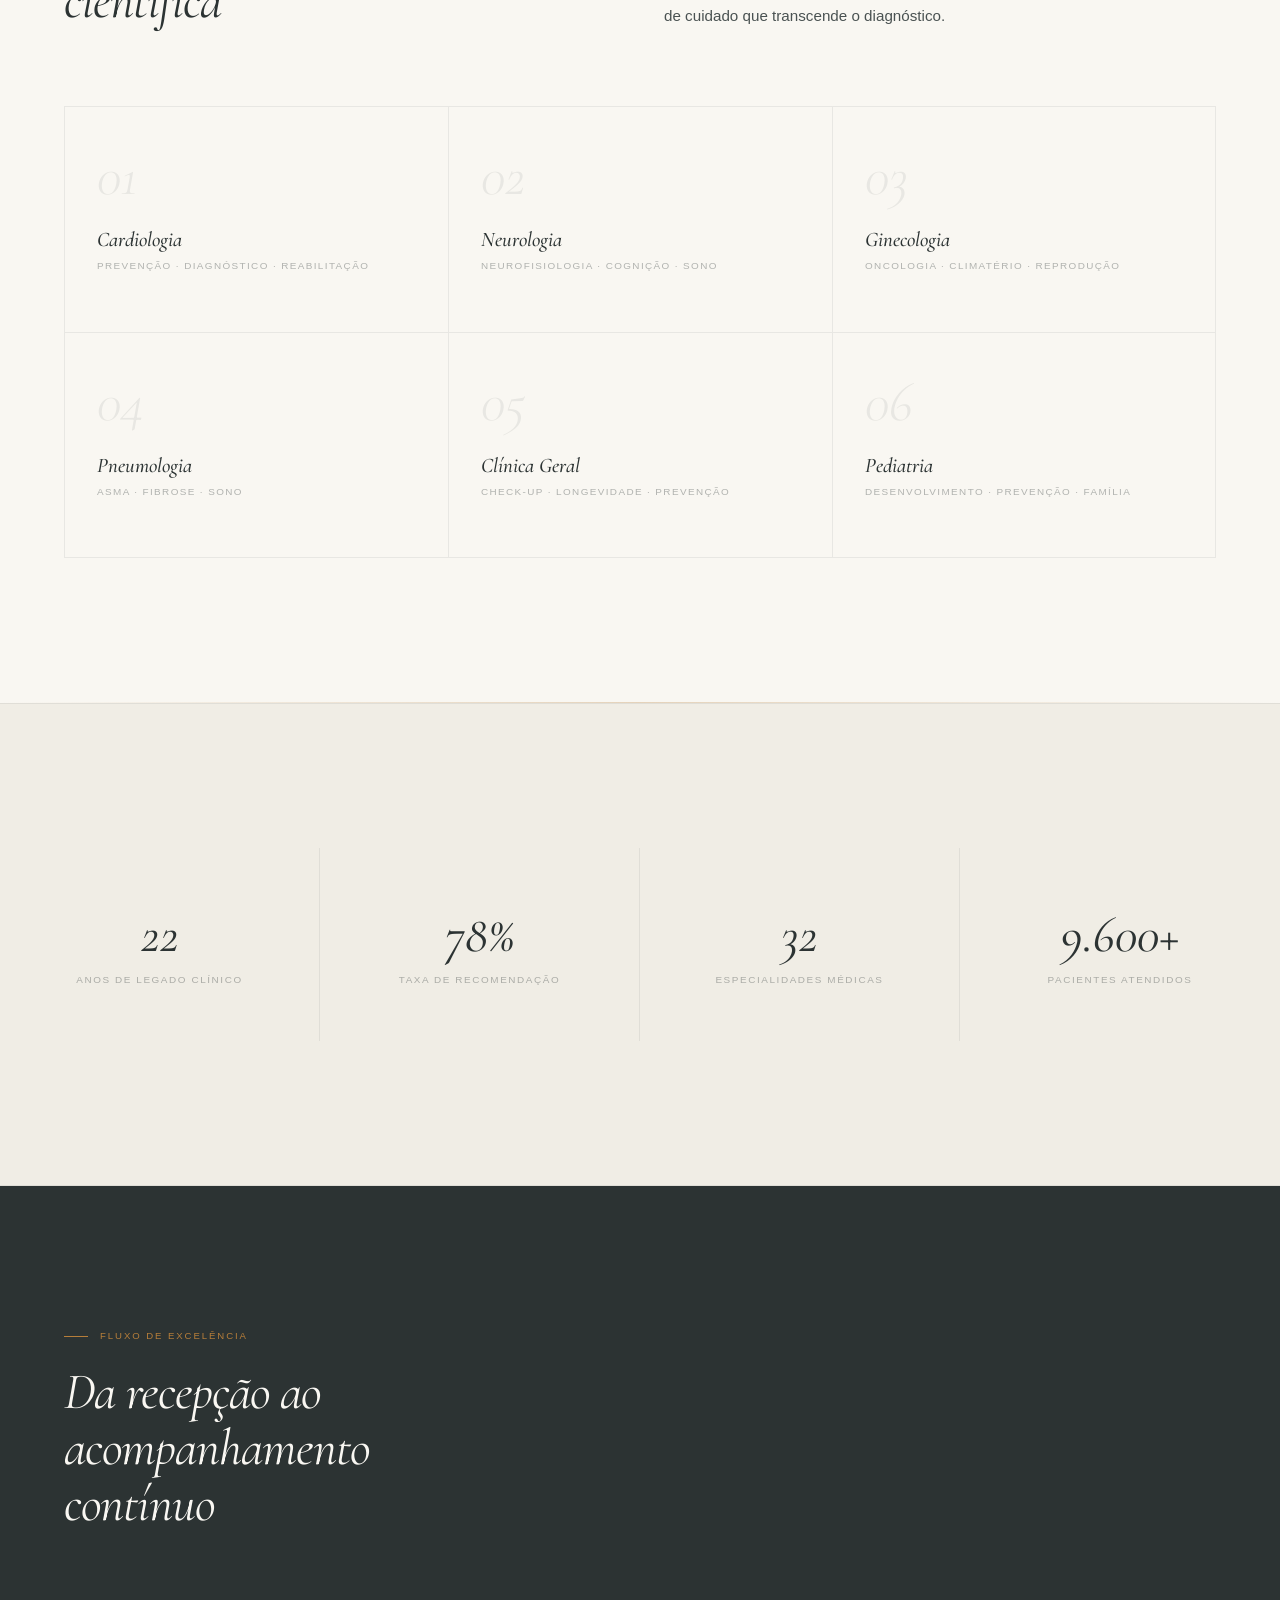
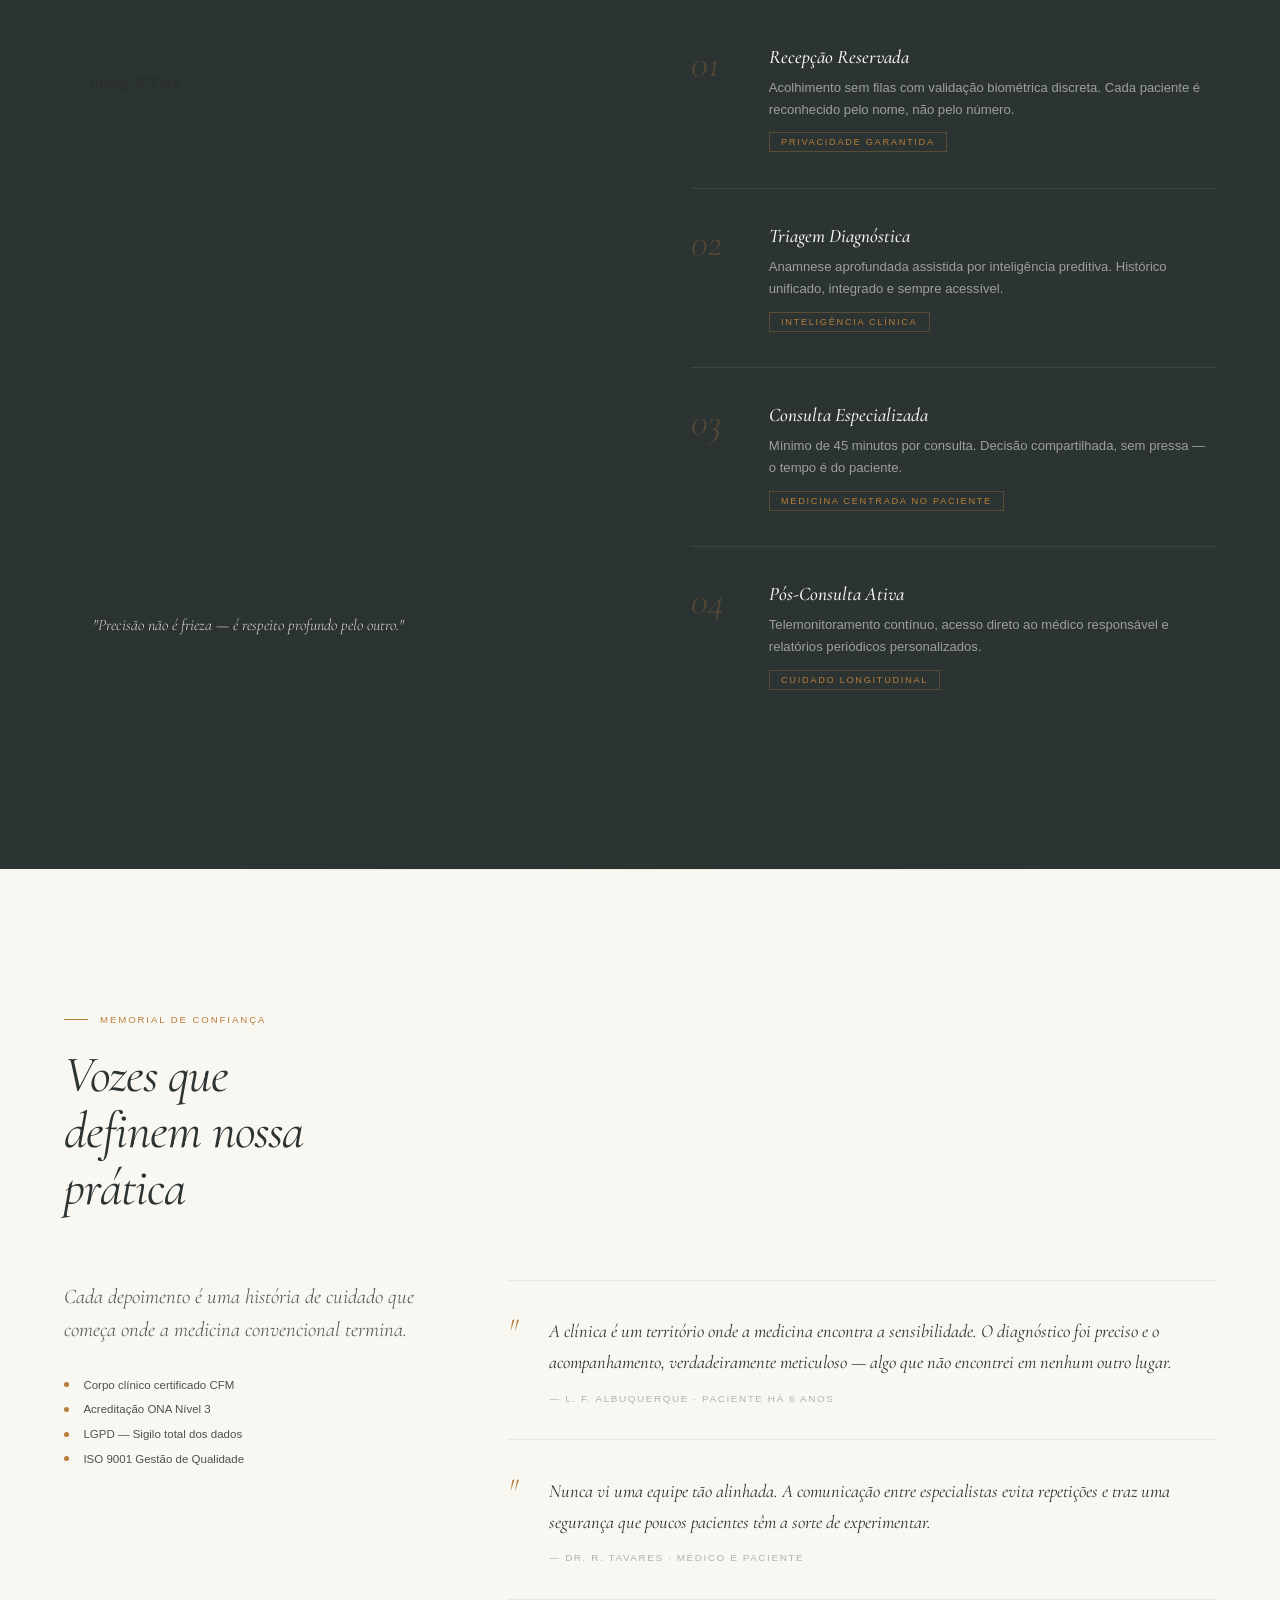
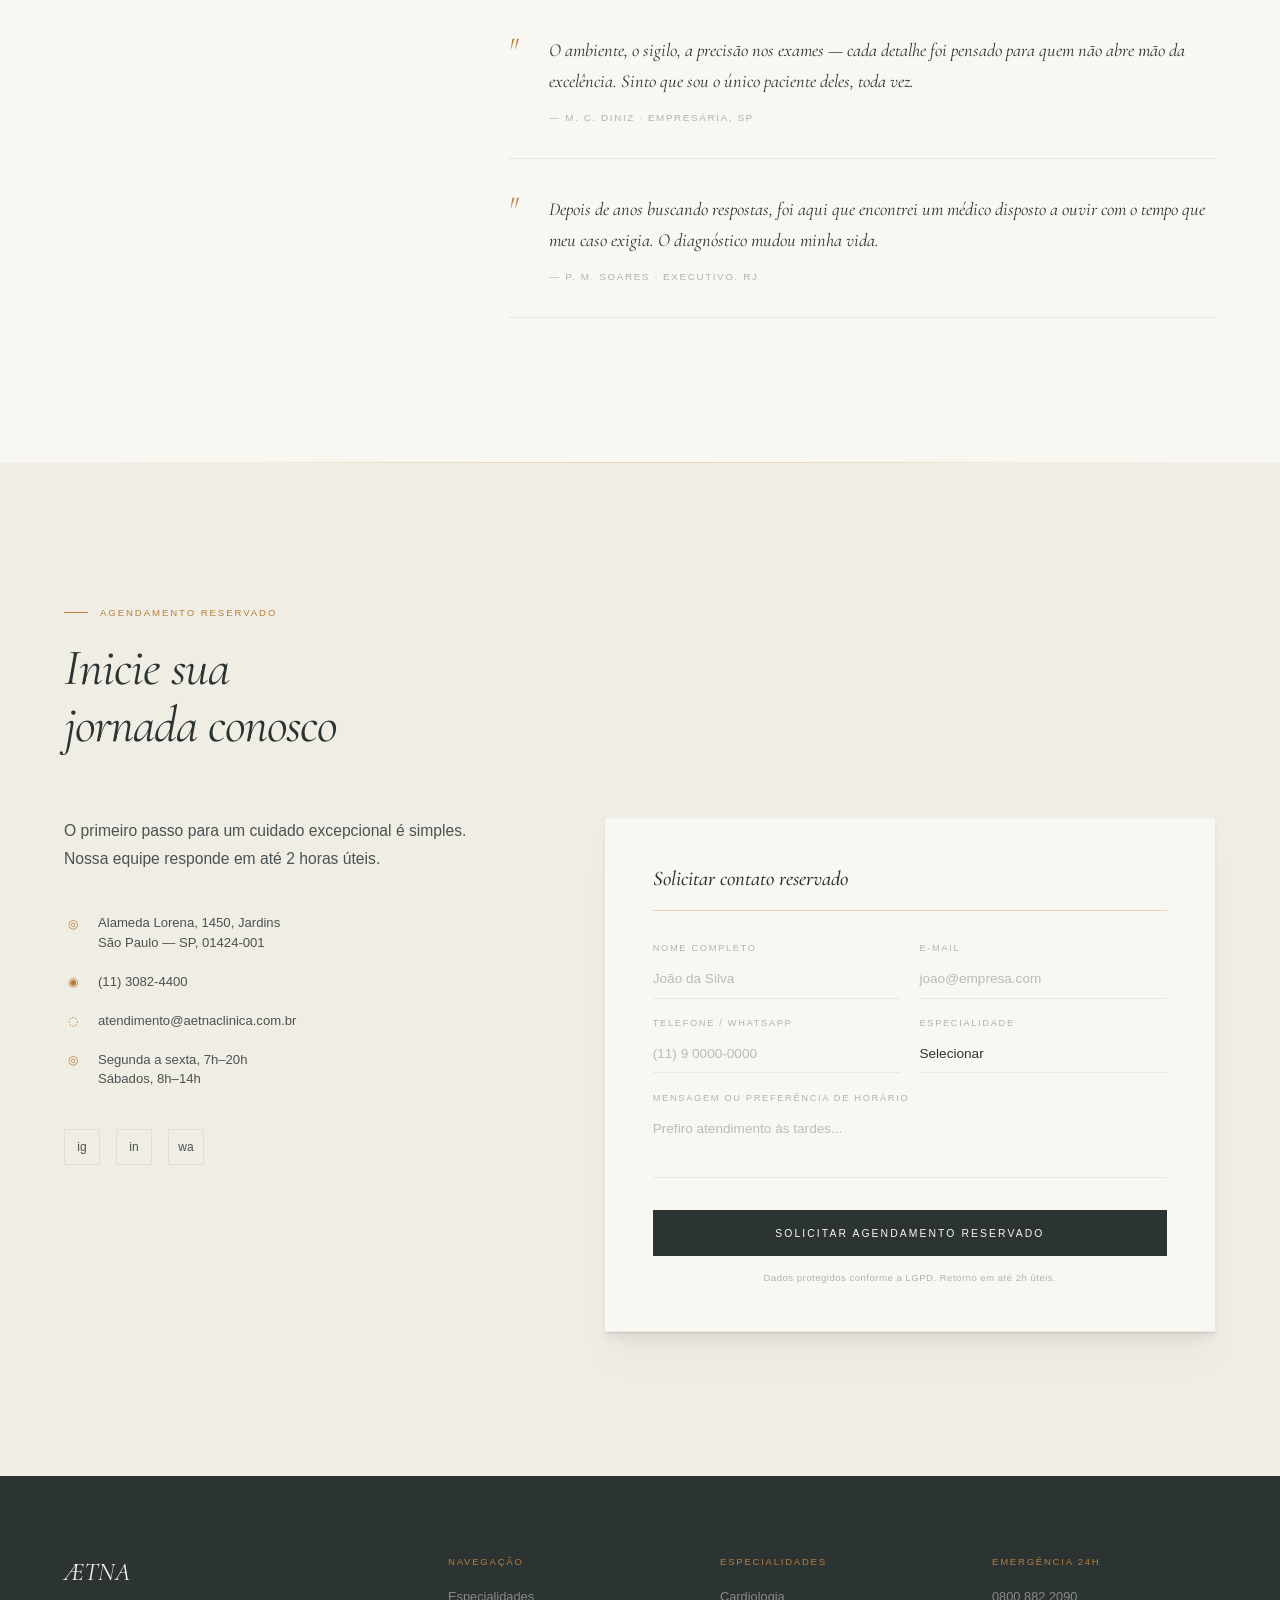
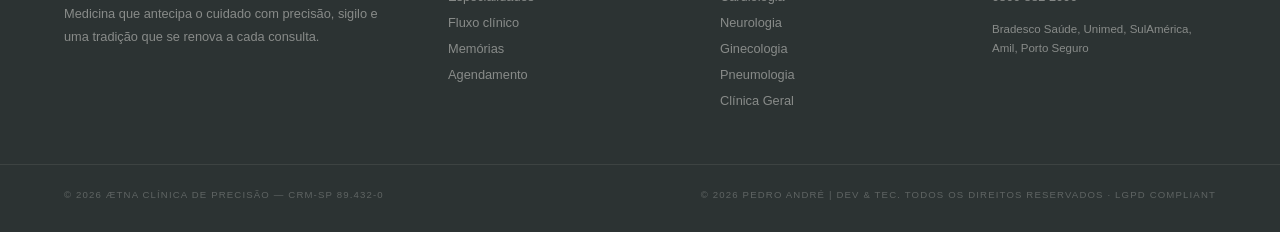
==== commit 3beeac0d: "Update aetna.html" ====
--- a/projetos/aetna.html
+++ b/projetos/aetna.html
@@ -1640,7 +1640,7 @@
     </div>
     <div class="footer-bottom">
       <p>© 2026 ÆTNA Clínica de Precisão — CRM-SP 89.432-0</p>
-      <p>Todos os direitos reservados · LGPD Compliant</p>
+      <p>© 2026 Pedro André | Dev & Tec. Todos os direitos reservados · LGPD Compliant</p>
     </div>
   </footer>
   <script>
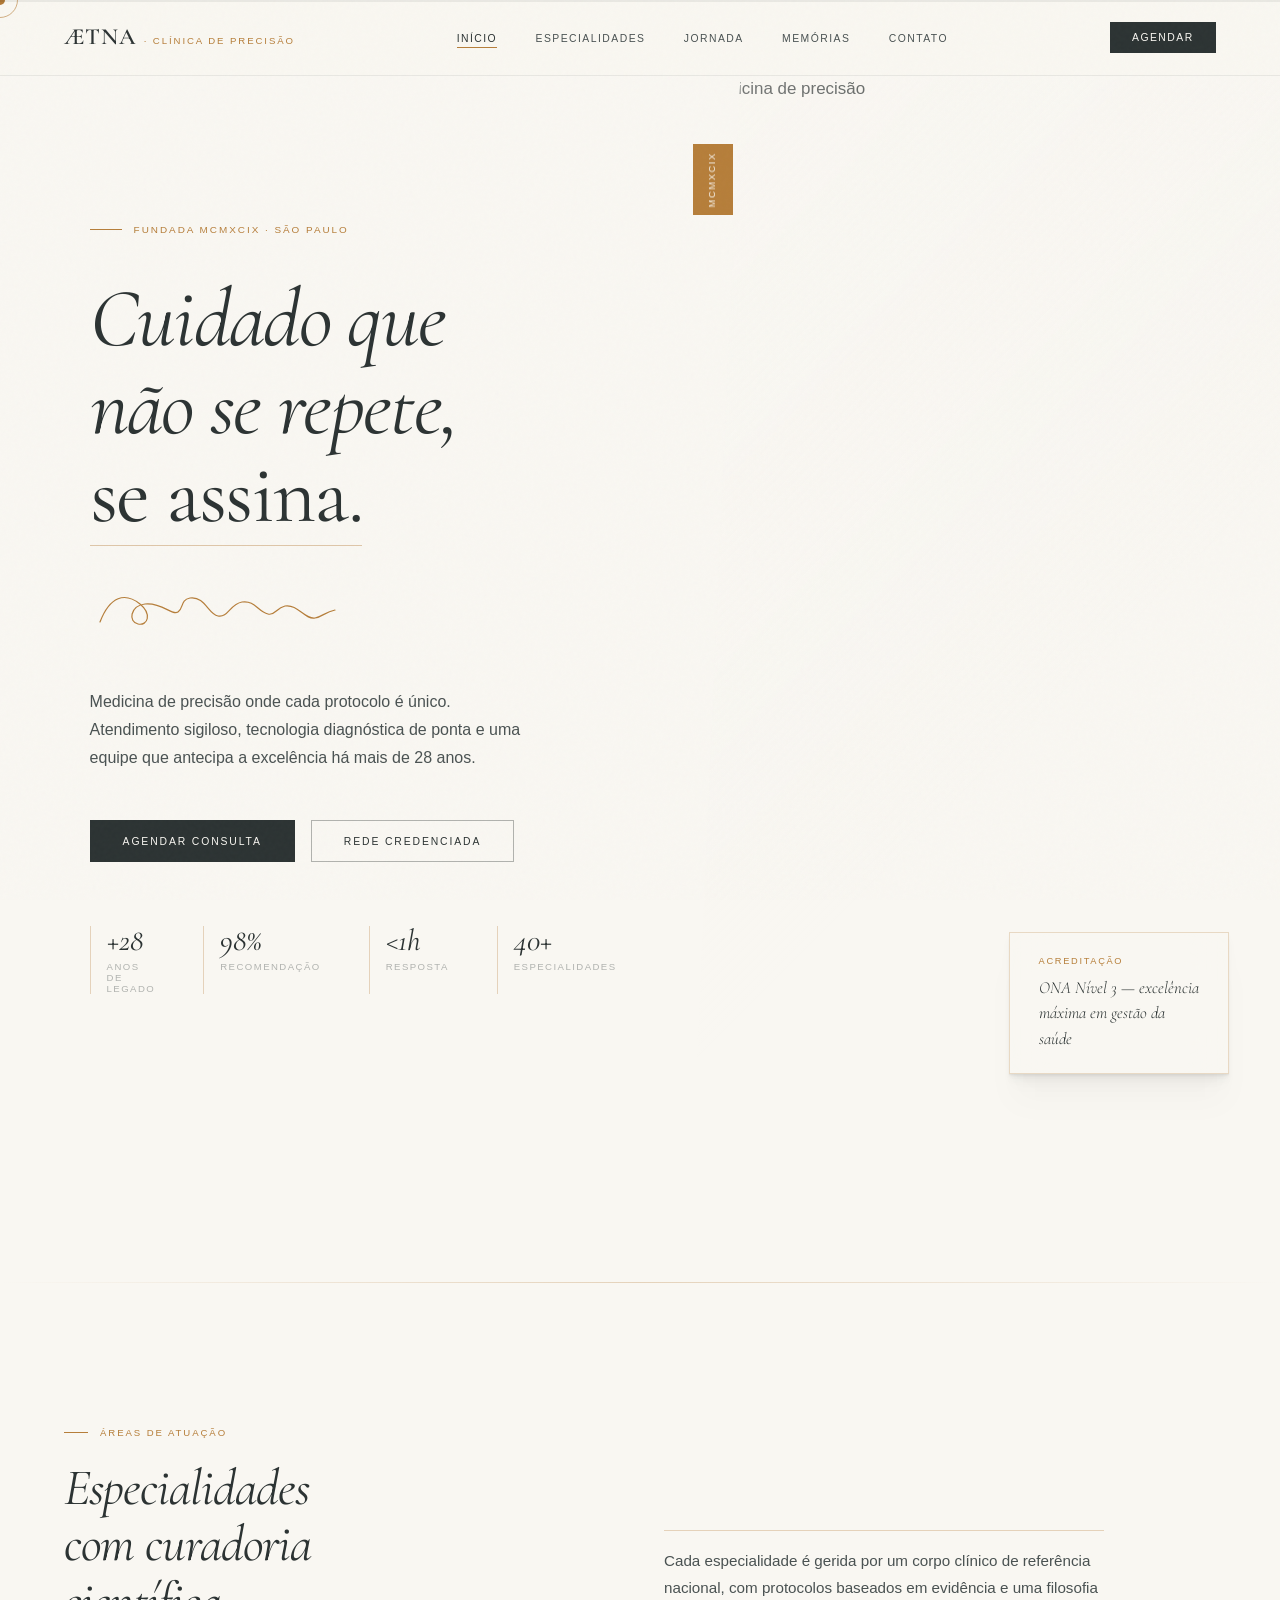
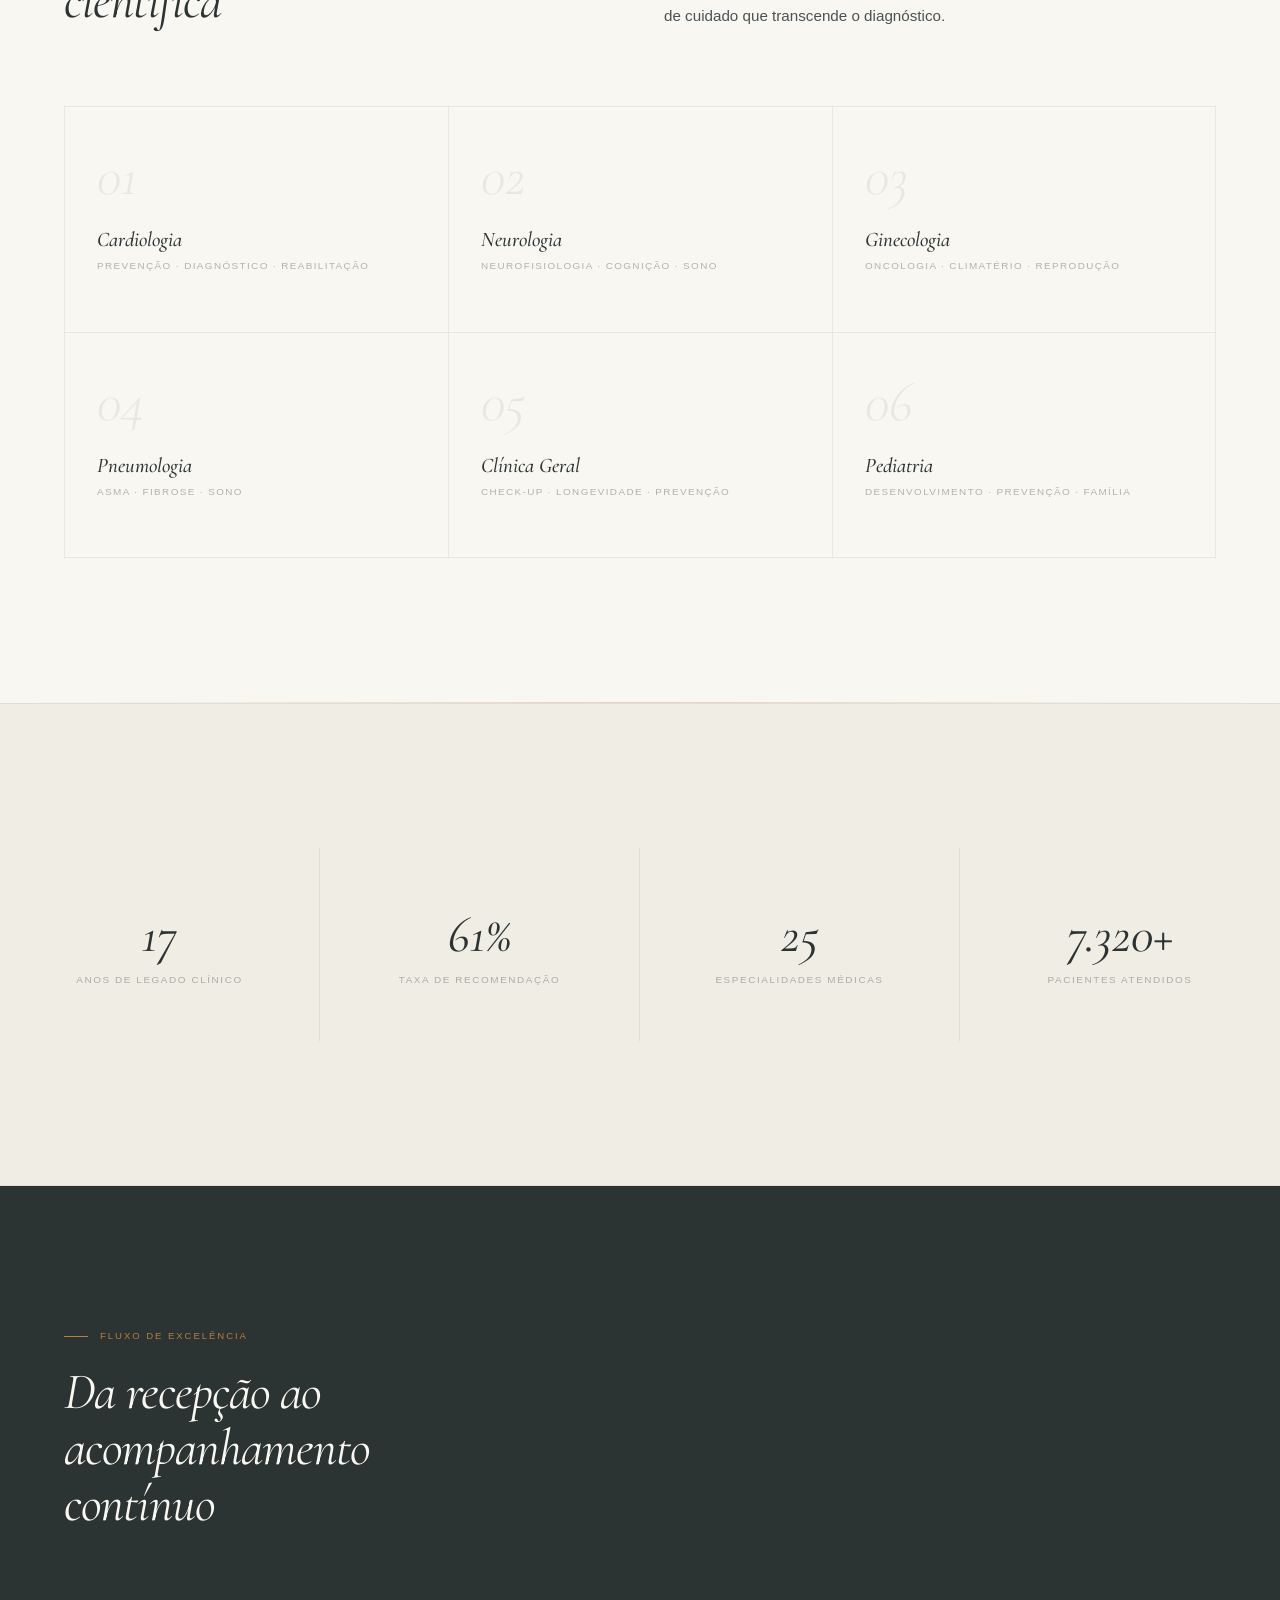
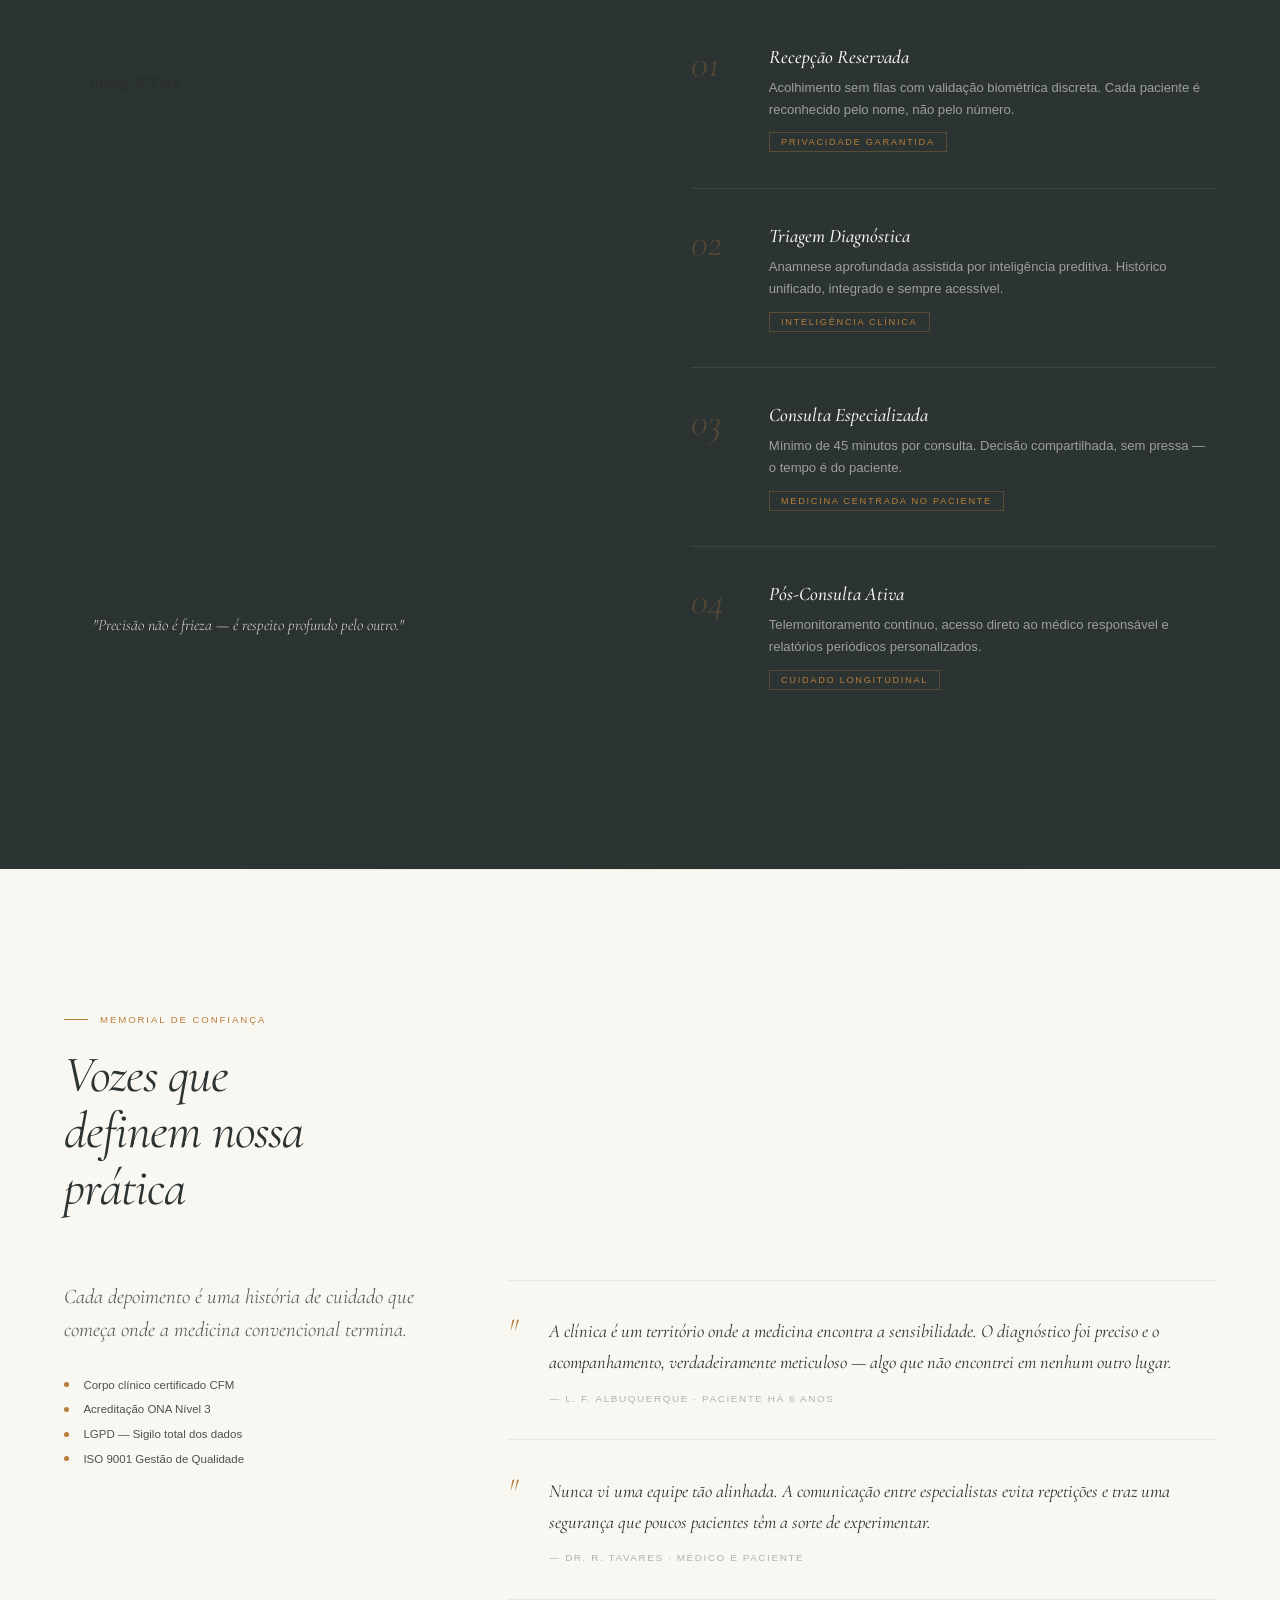
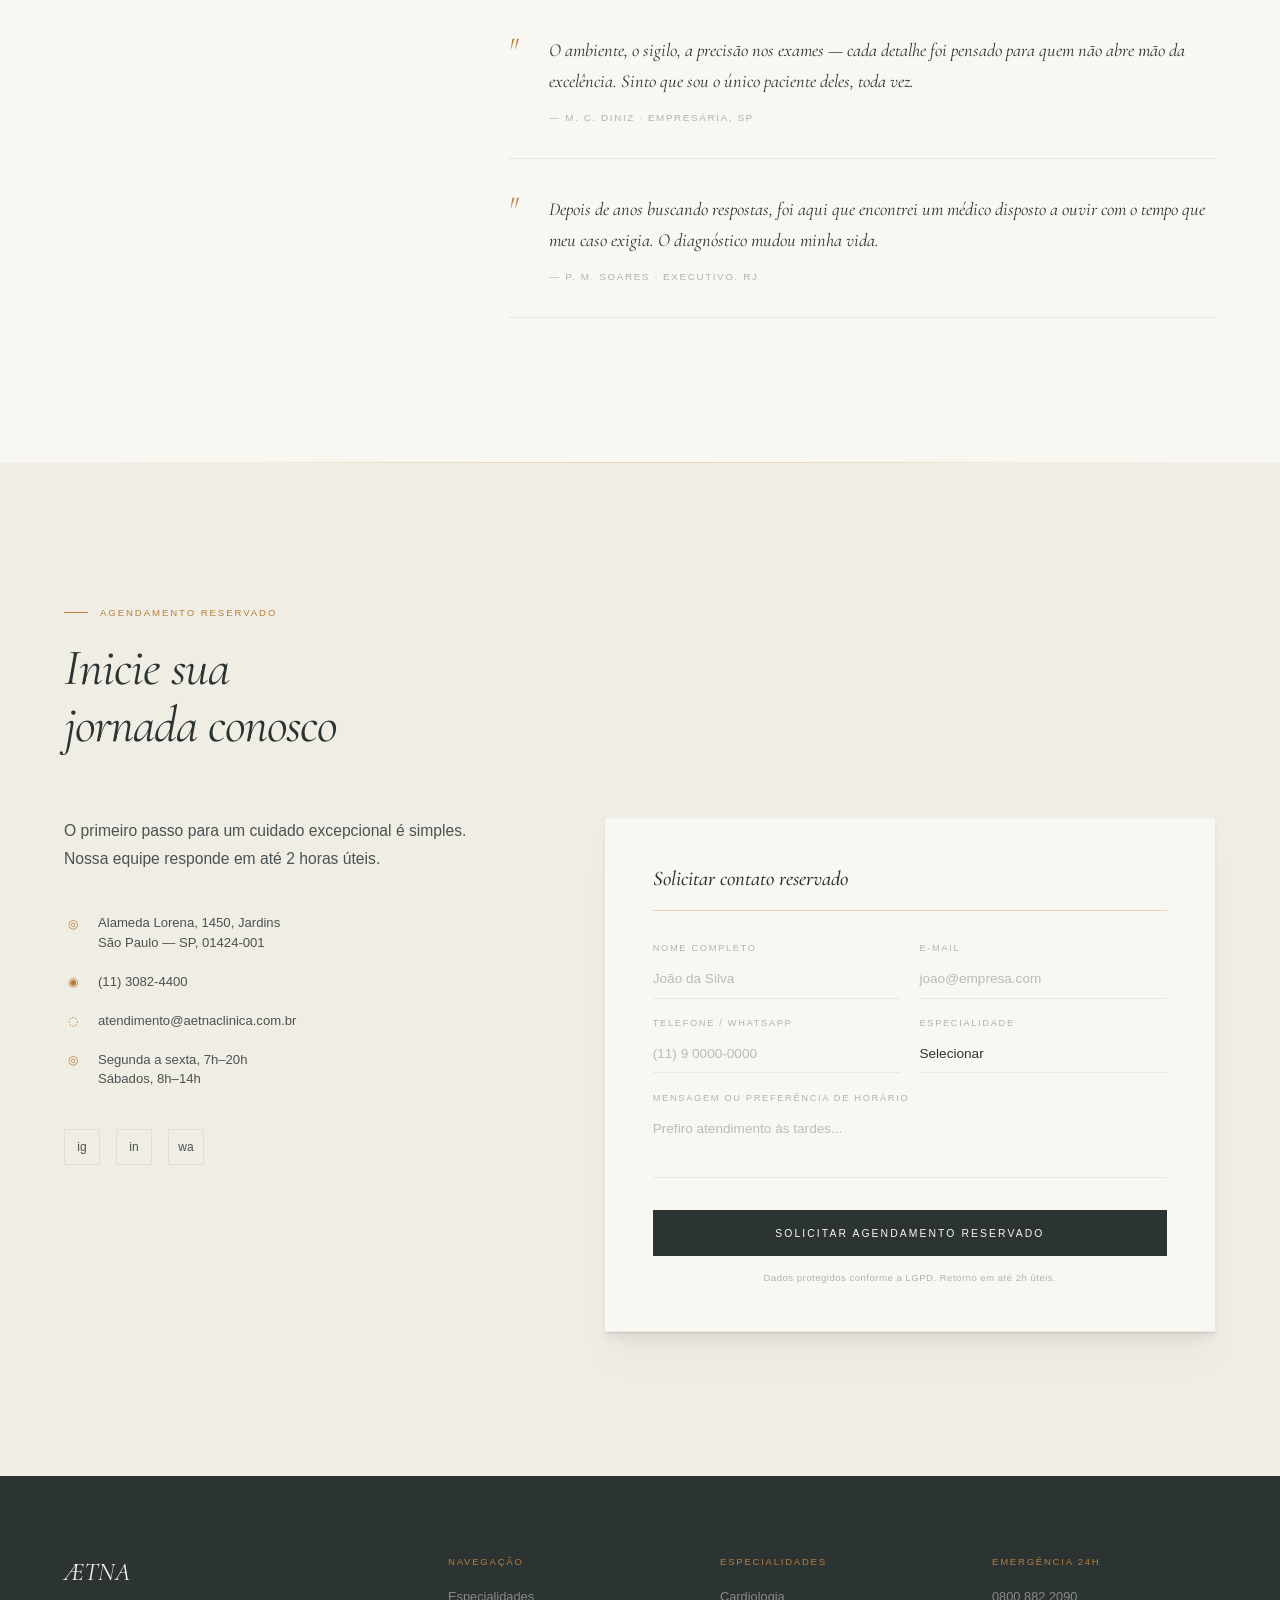
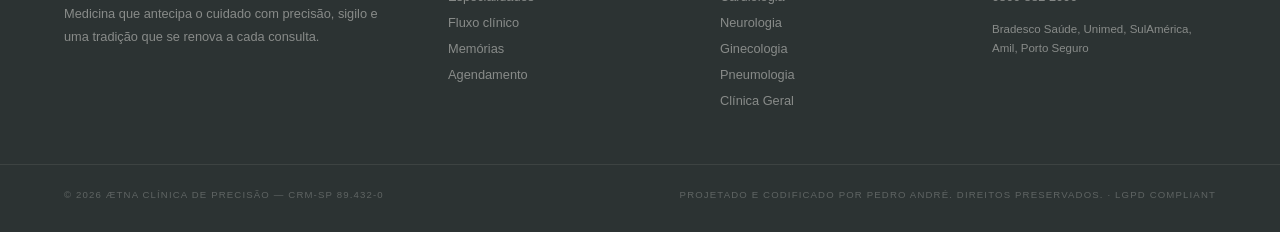
==== commit 1570e7b0: "Update aetna.html" ====
--- a/projetos/aetna.html
+++ b/projetos/aetna.html
@@ -1640,7 +1640,7 @@
     </div>
     <div class="footer-bottom">
       <p>© 2026 ÆTNA Clínica de Precisão — CRM-SP 89.432-0</p>
-      <p>© 2026 Pedro André | Dev & Tec. Todos os direitos reservados · LGPD Compliant</p>
+      <p>Projetado e codificado por Pedro André. Direitos preservados. · LGPD Compliant</p>
     </div>
   </footer>
   <script>
